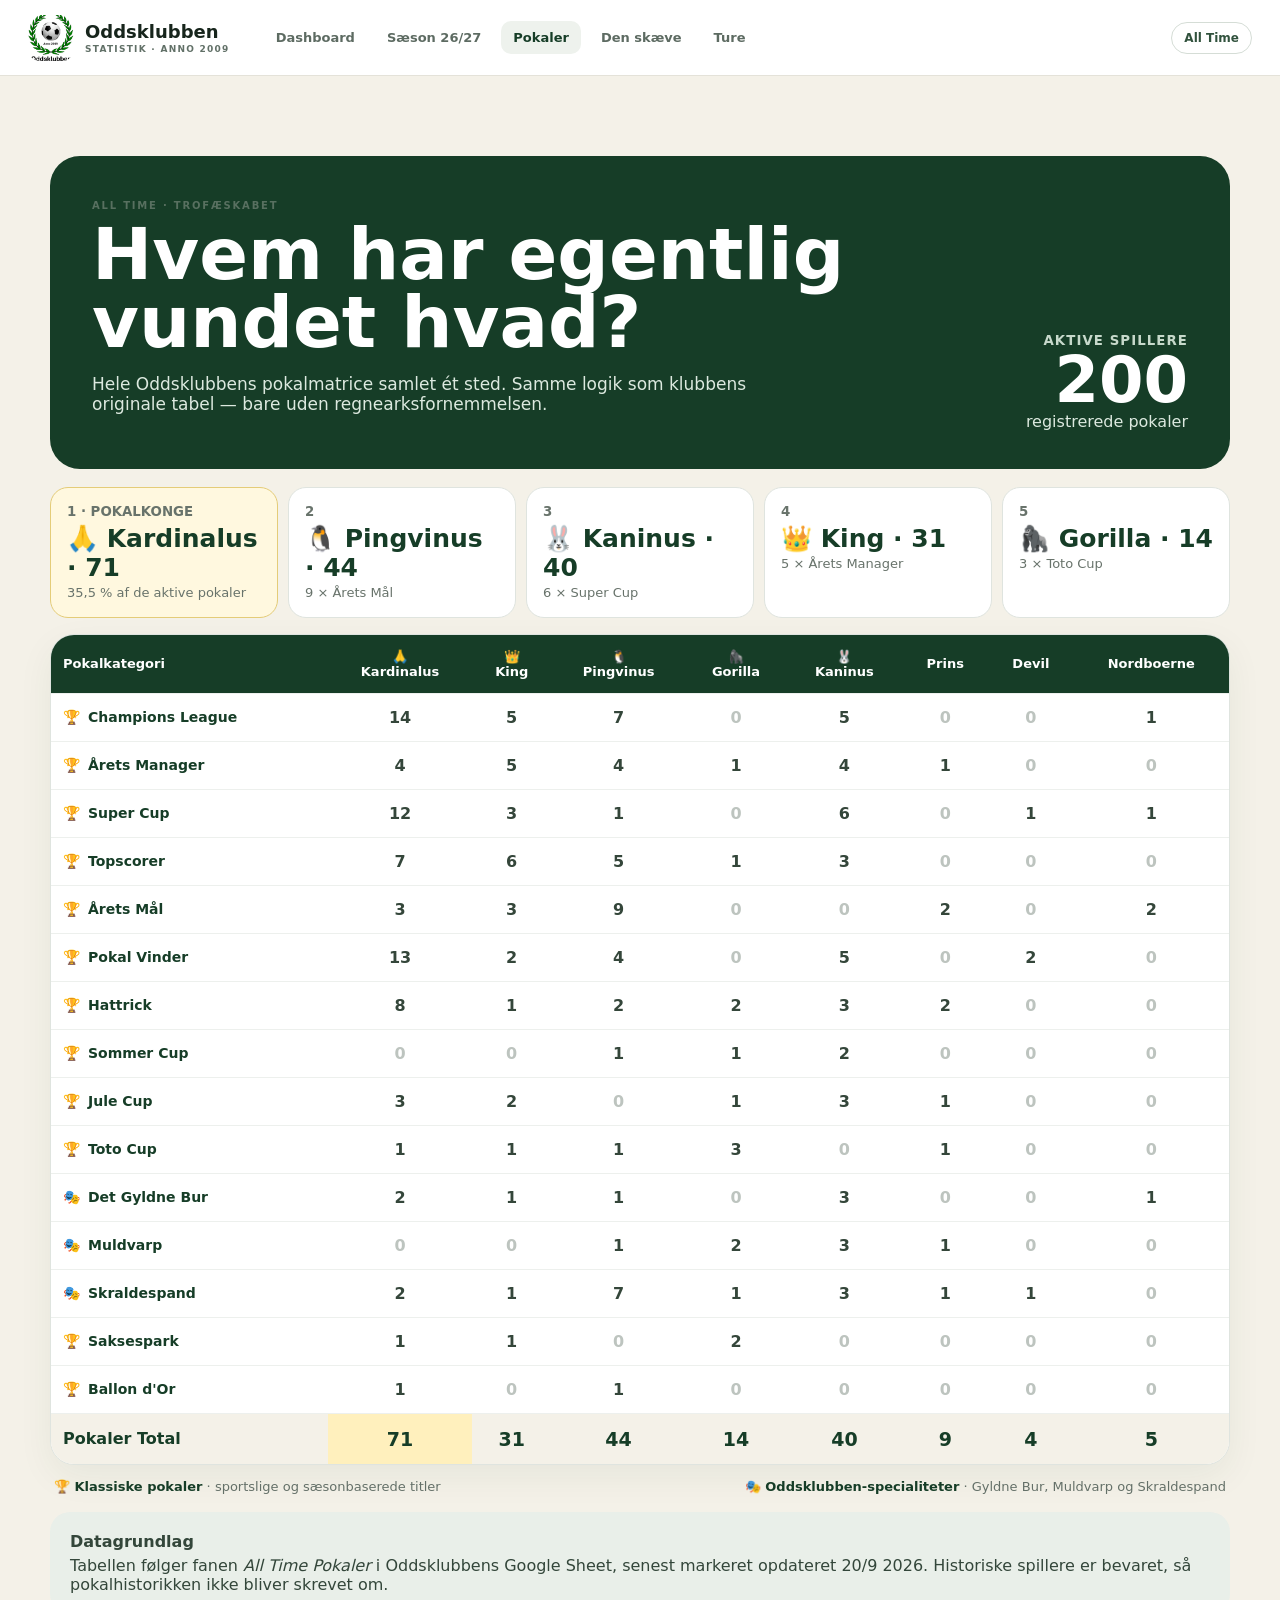
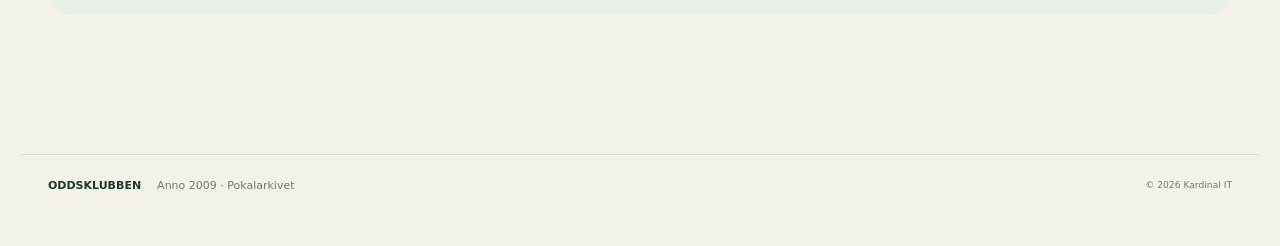
==== pokaler.html @ 112efdfa "Create All Time Pokalarkiv page" ====
<!doctype html><html lang="da"><head><meta charset="utf-8"><meta name="viewport" content="width=device-width,initial-scale=1"><title>Oddsklubben · Pokalarkivet</title><link rel="stylesheet" href="stats-site/styles.css"><style>
.trophyhero{max-width:1180px;margin:34px auto 18px;padding:38px 42px;border-radius:30px;background:#163d27;color:#fff;display:flex;justify-content:space-between;gap:30px;align-items:end}.trophyhero h1{font-size:clamp(42px,6vw,72px);line-height:.95;margin:7px 0 12px}.trophyhero p{max-width:680px;color:#dce9df;font-size:17px}.hero-total{text-align:right;min-width:180px}.hero-total small{display:block;font-weight:900;letter-spacing:.08em;color:#c7d9cb}.hero-total b{font-size:64px;line-height:1}.hero-total span{display:block;color:#dce9df}
.cabinet{max-width:1180px;margin:0 auto 70px}.leaders{display:grid;grid-template-columns:repeat(5,1fr);gap:10px;margin-bottom:16px}.leader{background:#fff;border:1px solid #dfe4df;border-radius:18px;padding:16px;position:relative}.leader:first-child{background:#fff8df;border-color:#e4cc78}.leader small{display:block;color:#68736b;font-weight:850}.leader b{display:block;font-size:25px;color:#163d27;margin-top:5px}.leader span{font-size:13px;color:#68736b}
.trophytable{background:#fff;border:1px solid #dfe4df;border-radius:24px;overflow:auto;box-shadow:0 12px 36px rgba(22,61,39,.06)}table{width:100%;border-collapse:separate;border-spacing:0;min-width:920px}th,td{padding:14px 12px;text-align:center;border-bottom:1px solid #edf0ed}thead th{position:sticky;top:0;background:#163d27;color:#fff;z-index:2;font-size:13px}thead th:first-child{text-align:left;left:0;z-index:4}tbody th{position:sticky;left:0;background:#fff;text-align:left;color:#163d27;z-index:1;font-size:14px;min-width:175px}td{font-weight:800;color:#34463a}td.zero{color:#bdc4bf;font-weight:600}.activecol{background:#fbfcfa}.category-good th:before{content:"🏆";margin-right:8px}.category-fun th:before{content:"🎭";margin-right:8px}.totalrow th,.totalrow td{background:#f4f1e8!important;border-bottom:0;font-size:16px}.totalrow td{color:#163d27;font-size:19px}.totalrow td.best{background:#fff0bd!important}
.legend{display:flex;justify-content:space-between;gap:18px;margin:14px 4px 0;color:#647068;font-size:13px}.legend b{color:#163d27}.archive-note{margin-top:18px;padding:20px;border-radius:20px;background:#e9efe9;color:#33463a}.archive-note b{display:block;margin-bottom:5px}
@media(max-width:800px){.trophyhero{margin:18px 12px;padding:28px;display:block}.hero-total{text-align:left;margin-top:25px}.hero-total b{font-size:48px}.cabinet{margin:0 12px 50px}.leaders{grid-template-columns:1fr 1fr}.leader:first-child{grid-column:span 2}.trophytable{border-radius:18px}th,td{padding:12px 9px}.legend{display:block}.legend span{display:block;margin-top:5px}}
</style></head><body><header class="topbar"><a class="brand" href="stats.html"><img src="assets/oddsklub_logo.jpg" alt=""><span><b>Oddsklubben</b><small>STATISTIK · ANNO 2009</small></span></a><nav><a href="stats.html">Dashboard</a><a href="stats.html#season">Sæson 26/27</a><a class="active" href="pokaler.html">Pokaler</a><a href="skaeve.html">Den skæve</a><a href="ture.html">Ture</a></nav><span class="season">All Time</span></header><main>
<section class="trophyhero"><div><span class="eyebrow">ALL TIME · TROFÆSKABET</span><h1>Hvem har egentlig<br>vundet hvad?</h1><p>Hele Oddsklubbens pokalmatrice samlet ét sted. Samme logik som klubbens originale tabel — bare uden regnearksfornemmelsen.</p></div><div class="hero-total"><small>AKTIVE SPILLERE</small><b>200</b><span>registrerede pokaler</span></div></section>
<section class="cabinet"><div class="leaders"><article class="leader"><small>1 · POKALKONGE</small><b>🙏 Kardinalus · 71</b><span>35,5 % af de aktive pokaler</span></article><article class="leader"><small>2</small><b>🐧 Pingvinus · 44</b><span>9 × Årets Mål</span></article><article class="leader"><small>3</small><b>🐰 Kaninus · 40</b><span>6 × Super Cup</span></article><article class="leader"><small>4</small><b>👑 King · 31</b><span>5 × Årets Manager</span></article><article class="leader"><small>5</small><b>🦍 Gorilla · 14</b><span>3 × Toto Cup</span></article></div>
<div class="trophytable"><table><thead><tr><th>Pokalkategori</th><th>🙏<br>Kardinalus</th><th>👑<br>King</th><th>🐧<br>Pingvinus</th><th>🦍<br>Gorilla</th><th>🐰<br>Kaninus</th><th>Prins</th><th>Devil</th><th>Nordboerne</th></tr></thead><tbody>
<tr class="category-good"><th>Champions League</th><td>14</td><td>5</td><td>7</td><td class="zero">0</td><td>5</td><td class="zero">0</td><td class="zero">0</td><td>1</td></tr>
<tr class="category-good"><th>Årets Manager</th><td>4</td><td>5</td><td>4</td><td>1</td><td>4</td><td>1</td><td class="zero">0</td><td class="zero">0</td></tr>
<tr class="category-good"><th>Super Cup</th><td>12</td><td>3</td><td>1</td><td class="zero">0</td><td>6</td><td class="zero">0</td><td>1</td><td>1</td></tr>
<tr class="category-good"><th>Topscorer</th><td>7</td><td>6</td><td>5</td><td>1</td><td>3</td><td class="zero">0</td><td class="zero">0</td><td class="zero">0</td></tr>
<tr class="category-good"><th>Årets Mål</th><td>3</td><td>3</td><td>9</td><td class="zero">0</td><td class="zero">0</td><td>2</td><td class="zero">0</td><td>2</td></tr>
<tr class="category-good"><th>Pokal Vinder</th><td>13</td><td>2</td><td>4</td><td class="zero">0</td><td>5</td><td class="zero">0</td><td>2</td><td class="zero">0</td></tr>
<tr class="category-good"><th>Hattrick</th><td>8</td><td>1</td><td>2</td><td>2</td><td>3</td><td>2</td><td class="zero">0</td><td class="zero">0</td></tr>
<tr class="category-good"><th>Sommer Cup</th><td class="zero">0</td><td class="zero">0</td><td>1</td><td>1</td><td>2</td><td class="zero">0</td><td class="zero">0</td><td class="zero">0</td></tr>
<tr class="category-good"><th>Jule Cup</th><td>3</td><td>2</td><td class="zero">0</td><td>1</td><td>3</td><td>1</td><td class="zero">0</td><td class="zero">0</td></tr>
<tr class="category-good"><th>Toto Cup</th><td>1</td><td>1</td><td>1</td><td>3</td><td class="zero">0</td><td>1</td><td class="zero">0</td><td class="zero">0</td></tr>
<tr class="category-fun"><th>Det Gyldne Bur</th><td>2</td><td>1</td><td>1</td><td class="zero">0</td><td>3</td><td class="zero">0</td><td class="zero">0</td><td>1</td></tr>
<tr class="category-fun"><th>Muldvarp</th><td class="zero">0</td><td class="zero">0</td><td>1</td><td>2</td><td>3</td><td>1</td><td class="zero">0</td><td class="zero">0</td></tr>
<tr class="category-fun"><th>Skraldespand</th><td>2</td><td>1</td><td>7</td><td>1</td><td>3</td><td>1</td><td>1</td><td class="zero">0</td></tr>
<tr class="category-good"><th>Saksespark</th><td>1</td><td>1</td><td class="zero">0</td><td>2</td><td class="zero">0</td><td class="zero">0</td><td class="zero">0</td><td class="zero">0</td></tr>
<tr class="category-good"><th>Ballon d'Or</th><td>1</td><td class="zero">0</td><td>1</td><td class="zero">0</td><td class="zero">0</td><td class="zero">0</td><td class="zero">0</td><td class="zero">0</td></tr>
<tr class="totalrow"><th>Pokaler Total</th><td class="best">71</td><td>31</td><td>44</td><td>14</td><td>40</td><td>9</td><td>4</td><td>5</td></tr>
</tbody></table></div><div class="legend"><span><b>🏆 Klassiske pokaler</b> · sportslige og sæsonbaserede titler</span><span><b>🎭 Oddsklubben-specialiteter</b> · Gyldne Bur, Muldvarp og Skraldespand</span></div><div class="archive-note"><b>Datagrundlag</b>Tabellen følger fanen <i>All Time Pokaler</i> i Oddsklubbens Google Sheet, senest markeret opdateret 20/9 2026. Historiske spillere er bevaret, så pokalhistorikken ikke bliver skrevet om.</div></section></main><footer><b>ODDSKLUBBEN</b><span>Anno 2009 · Pokalarkivet</span><small>© 2026 Kardinal IT</small></footer></body></html>
---- stats-site/styles.css ----
*{box-sizing:border-box}html{scroll-behavior:smooth}body{margin:0;background:#f4f1e8;color:#17251c;font-family:system-ui,-apple-system,BlinkMacSystemFont,"Segoe UI",sans-serif}.topbar{height:76px;padding:0 max(28px,calc((100vw - 1240px)/2));display:flex;align-items:center;gap:34px;background:#fff;border-bottom:1px solid #e4e2d9;position:sticky;top:0;z-index:5}.brand{display:flex;align-items:center;gap:11px;text-decoration:none;color:#17251c}.brand img{width:46px;height:46px;border-radius:12px;object-fit:cover}.brand span,.brand small{display:block}.brand b{font-size:18px}.brand small{font-size:9px;letter-spacing:.14em;color:#617067;font-weight:800;margin-top:2px}.topbar nav{display:flex;gap:8px;flex:1}.topbar nav a{padding:9px 12px;text-decoration:none;color:#5d6b62;font-size:13px;font-weight:750;border-radius:10px}.topbar nav a:hover,.topbar nav a.active{background:#eef2ed;color:#163d27}.season{font-size:12px;font-weight:800;padding:8px 12px;border:1px solid #d5ddd6;border-radius:999px;color:#31523d}main{max-width:1240px;margin:auto;padding:46px 28px 70px}.hero{display:grid;grid-template-columns:1.45fr .8fr;gap:34px;align-items:end;margin-bottom:28px}.eyebrow{font-size:10px;letter-spacing:.18em;color:#587060;font-weight:900}.hero h1{font-size:54px;line-height:.98;letter-spacing:-.055em;margin:10px 0 16px}.hero>div>p{max-width:570px;font-size:17px;color:#657168}.next{background:linear-gradient(145deg,#163d27,#24563a);color:#fff;border-radius:22px;padding:22px;box-shadow:0 12px 32px #163d2720}.next small{font-size:9px;letter-spacing:.14em;font-weight:900;opacity:.7}.next strong{display:block;font-size:25px;margin:7px 0}.next>span{font-size:16px;font-weight:750}.next i{font-style:normal;font-weight:500;opacity:.65;margin:0 5px}.next hr{border:0;border-top:1px solid #ffffff22;margin:15px 0 12px}.next b{font-size:13px}.next p{margin:3px 0 0;font-size:12px;opacity:.75}.kpis{display:grid;grid-template-columns:repeat(4,1fr);gap:14px;margin-bottom:14px}.kpis article,.panel{background:#fff;border:1px solid #ebe9e1;border-radius:20px;box-shadow:0 3px 16px #18291e08}.kpis article{padding:18px}.kpis small,.panel small{font-size:9px;letter-spacing:.11em;color:#738078;font-weight:850}.kpis strong{display:block;margin:8px 0 2px;font-size:16px}.kpis b{font-size:25px;color:#163d27}.kpis span{display:block;margin-top:4px;font-size:11px;color:#7a837d}.dashboard{display:grid;grid-template-columns:1.3fr .7fr;gap:14px}.panel{padding:22px;min-width:0}.panel.wide{grid-column:span 1}.panelhead{display:flex;justify-content:space-between;align-items:start;margin-bottom:15px}.panel h2{margin:3px 0 0;font-size:22px;letter-spacing:-.03em}.pill{font-size:10px;font-weight:850;background:#e8f1e9;color:#285238;border-radius:999px;padding:7px 10px}.pill.pale{background:#f4f1e8;color:#647068}.pill.gold{background:#f2e6b7;color:#715a14}.table{border-top:1px solid #eceee9}.tr{display:grid;grid-template-columns:32px 1.5fr 45px 70px 50px 60px;align-items:center;min-height:47px;border-bottom:1px solid #eef0ec;font-size:13px}.tr span:not(:nth-child(2)),.tr>b{text-align:right}.tr strong{font-size:14px}.tr b{font-size:17px;color:#163d27}.tr.th{min-height:34px;color:#7a837d;font-size:9px;font-weight:850;text-transform:uppercase}.tr.th b{font-size:9px;color:#7a837d}.note{font-size:11px;color:#748078;margin:13px 0 0}.bars>div{margin:14px 0}.bars label{display:flex;justify-content:space-between;font-size:12px;margin-bottom:5px}.bars label span{font-weight:750}.bars label b{font-variant-numeric:tabular-nums}.bars i{display:block;height:8px;border-radius:8px;background:linear-gradient(90deg,#163d27 var(--w),#e9ede8 var(--w))}.emptychart{height:180px;display:grid;grid-template-columns:24px 1fr;gap:8px}.axis{display:flex;flex-direction:column;justify-content:space-between;font-size:10px;color:#7a837d}.plot{position:relative;background:repeating-linear-gradient(to bottom,#eef0ec 0,#eef0ec 1px,transparent 1px,transparent 59px);border-left:1px solid #dfe4de;border-bottom:1px solid #dfe4de}.plot i{position:absolute;left:0;right:0;top:50%;border-top:1px dashed #aeb8b0}.plot b{position:absolute;bottom:-19px;left:3px;font-size:9px;color:#788078}.records>div{display:grid;grid-template-columns:35px 1fr auto;gap:9px;align-items:center;border-top:1px solid #edf0ec;padding:10px 0}.records>div>span{font-size:20px}.records p,.records small,.records b{display:block;margin:0}.records b{font-size:13px;margin-top:2px}.records strong{font-size:19px;color:#163d27}.trophygrid{display:grid;grid-template-columns:1.6fr repeat(2,1fr);gap:10px}.trophygrid>div{min-height:72px;background:#f7f6f1;border-radius:15px;padding:13px;display:flex;align-items:center;gap:10px}.trophygrid span{width:27px;height:27px;display:grid;place-items:center;border-radius:50%;background:#e5e6df;font-size:11px;font-weight:900}.trophygrid p,.trophygrid b,.trophygrid small{display:block;margin:0}.trophygrid small{margin-top:3px}.trophygrid .champ{grid-row:span 2;background:linear-gradient(145deg,#163d27,#24563a);color:#fff;font-size:28px}.champ span{background:#d6b54c;color:#163d27}.champ p{flex:1}.champ small{color:#ffffffaa}.champ b{font-size:17px}.champ strong{display:block;color:#efd679;font-size:32px}.fun{grid-column:1/-1}.fungrid{display:grid;grid-template-columns:repeat(4,1fr);gap:10px}.fungrid article{background:#f7f6f1;border-radius:15px;padding:16px}.fungrid article>span{font-size:24px}.fungrid small,.fungrid b,.fungrid strong{display:block}.fungrid small{margin-top:10px}.fungrid b{font-size:14px;margin:3px 0}.fungrid strong{font-size:18px;color:#163d27}footer{max-width:1240px;margin:0 auto 30px;padding:24px 28px;border-top:1px solid #dddcd4;display:flex;gap:16px;color:#707a73;font-size:11px}footer b{color:#163d27}footer small{margin-left:auto}@media(max-width:850px){.topbar{padding:0 16px}.topbar nav{display:none}.season{margin-left:auto}.hero{grid-template-columns:1fr}.hero h1{font-size:42px}.kpis{grid-template-columns:1fr 1fr}.dashboard{grid-template-columns:1fr}.fun,.panel.wide{grid-column:auto}.trophygrid{grid-template-columns:1fr 1fr}.trophygrid .champ{grid-column:1/-1;grid-row:auto}.fungrid{grid-template-columns:1fr 1fr}}@media(max-width:520px){main{padding:28px 14px 50px}.topbar{height:66px}.brand img{width:40px;height:40px}.season{display:none}.hero h1{font-size:38px}.kpis{grid-template-columns:1fr}.panel{padding:17px}.tr{grid-template-columns:25px 1fr 38px 56px 40px 48px;font-size:11px}.tr strong{font-size:12px}.fungrid,.trophygrid{grid-template-columns:1fr}footer{margin:0 14px 20px;padding:20px 0;flex-wrap:wrap}footer small{margin-left:0;width:100%}}
/* Pages preview sync */

.trips{grid-column:1/-1}.tripstats{display:grid;grid-template-columns:repeat(4,1fr);gap:10px;margin-bottom:14px}.tripstats article{background:#f4f1e8;border-radius:14px;padding:14px}.tripstats b,.tripstats small{display:block}.tripstats b{font-size:27px;color:#163d27}.tripfeatured{display:grid;grid-template-columns:repeat(2,1fr);gap:12px}.tripfeatured>article{background:#f7f6f1;border-radius:17px;padding:18px;border:1px solid #eceae2}.tripfeatured h3{font-size:22px;margin:6px 0 2px;letter-spacing:-.03em}.tripfeatured h3 b{color:#163d27}.tripfeatured>article>p{font-size:11px;color:#6e7972;margin:0 0 14px}.story{border-top:1px solid #e1e4df;padding-top:12px}.story strong,.story span{display:block}.story strong{font-size:13px;margin-bottom:4px}.story span{font-size:12px;line-height:1.5;color:#59675e}.facts{display:flex;flex-wrap:wrap;gap:5px;margin-top:12px}.facts span{font-size:10px;font-weight:750;background:#e8eee8;color:#31523d;padding:6px 8px;border-radius:999px}.archive-title{font-size:15px;margin:24px 0 8px}.triparchive{border-top:1px solid #e6e8e3}.triprow{display:grid;grid-template-columns:52px 1.1fr 1fr 45px;gap:12px;align-items:center;min-height:42px;border-bottom:1px solid #eceee9;font-size:12px}.triprow>b{color:#728078}.triprow>span{font-weight:750}.triprow>small{letter-spacing:0;color:#78837c;font-weight:500}.triprow>strong{text-align:right;color:#163d27;font-size:14px}@media(max-width:700px){.tripstats{grid-template-columns:1fr 1fr}.tripfeatured{grid-template-columns:1fr}.triprow{grid-template-columns:45px 1fr 40px}.triprow small{display:none}}

.tripteaser{grid-column:1/-1;display:flex;align-items:center;justify-content:space-between;gap:24px;background:linear-gradient(120deg,#fff,#eef2ed)}.tripteaser h2{font-size:27px}.tripteaser p{margin:7px 0 0;color:#667269;font-size:13px}.tripcta{white-space:nowrap;text-decoration:none;background:#163d27;color:#fff;padding:12px 17px;border-radius:12px;font-size:12px;font-weight:850}.tourhero{display:grid;grid-template-columns:1.5fr .55fr;gap:28px;align-items:end;margin-bottom:20px}.tourhero h1{font-size:58px;line-height:.98;letter-spacing:-.055em;margin:10px 0 16px}.tourhero p{max-width:650px;color:#647168;font-size:16px;line-height:1.55}.tourstamp{background:#163d27;color:#fff;border-radius:22px;padding:24px}.tourstamp small,.tourstamp strong,.tourstamp span,.tourstamp b{display:block}.tourstamp small{font-size:9px;letter-spacing:.16em;opacity:.6}.tourstamp strong{font-size:54px;color:#efd679;line-height:1;margin:8px 0 1px}.tourstamp span{font-size:13px}.tourstamp b{margin-top:20px;font-size:13px}.toursection{margin-top:28px}.sectiontitle{margin-bottom:13px}.sectiontitle h2{font-size:27px;margin:4px 0}.sectiontitle p{font-size:12px;color:#748078;margin:0}.matchfiles{display:grid;grid-template-columns:1fr 1fr;gap:14px}.matchfile,.archivepanel{background:#fff;border:1px solid #ebe9e1;border-radius:20px;box-shadow:0 3px 16px #18291e08}.matchfile{padding:21px}.matchtop{display:flex;justify-content:space-between;font-size:9px;font-weight:850;letter-spacing:.1em;color:#718078}.matchtop b{background:#e9efe9;color:#31523d;border-radius:999px;padding:5px 7px;letter-spacing:0}.score{display:grid;grid-template-columns:1fr auto 1fr;align-items:center;gap:13px;margin:24px 0 3px;font-weight:850;font-size:18px}.score span:last-child{text-align:right}.score strong{font-size:30px;color:#163d27}.score i{font-style:normal;color:#9ba49e;font-weight:400}.venue{text-align:center!important;color:#78837c!important;font-size:10px!important;margin:0 0 18px!important}.matchstory{border-top:1px solid #e8eae6;padding-top:14px}.matchstory h3{font-size:15px;margin:0 0 5px}.matchstory p{font-size:12px;line-height:1.55;color:#5e6b63;margin:0}.archivepanel{padding:22px}.archivepanel .sectiontitle{margin-bottom:10px}@media(max-width:700px){.tripteaser{align-items:flex-start;flex-direction:column}.tourhero{grid-template-columns:1fr}.tourhero h1{font-size:43px}.matchfiles{grid-template-columns:1fr}}

.historygrid{display:grid;grid-template-columns:repeat(2,1fr);gap:10px}.historygrid article{background:#fff;border:1px solid #ebe9e1;border-radius:17px;padding:17px}.historygrid small{font-size:9px;letter-spacing:.1em;color:#748078;font-weight:850}.historygrid h3{font-size:16px;margin:5px 0 2px}.historygrid p{font-size:10px;color:#77827b;margin:0 0 12px}.historygrid b{display:block;font-size:12px;color:#163d27;margin-bottom:6px}.historygrid span{display:block;font-size:11px;line-height:1.5;color:#5f6c64}@media(max-width:700px){.historygrid{grid-template-columns:1fr}}

.historycard details{margin-top:13px;border-top:1px solid #eceee9;padding-top:10px}.historycard summary{cursor:pointer;list-style:none;font-size:11px;font-weight:850;color:#31523d}.historycard summary::-webkit-details-marker{display:none}.historycard summary:after{content:"＋";float:right}.historycard details[open] summary:after{content:"−"}.detailbody{padding-top:8px}.detailbody p{font-size:10px;line-height:1.5;margin:5px 0;color:#68756d}.detailbody strong{color:#17251c}.nerdpanel{background:#163d27;color:#fff;border-radius:22px;padding:23px}.nerdpanel .eyebrow{color:#a9c2b0}.nerdpanel .sectiontitle h2{color:#fff}.nerdgrid{display:grid;grid-template-columns:repeat(3,1fr);gap:9px}.nerdgrid article{background:#ffffff0d;border:1px solid #ffffff16;border-radius:14px;padding:14px}.nerdgrid small,.nerdgrid b,.nerdgrid strong,.nerdgrid span{display:block}.nerdgrid small{font-size:8px;letter-spacing:.11em;color:#a9c2b0;font-weight:850}.nerdgrid b{font-size:12px;margin:7px 0 2px}.nerdgrid strong{font-size:21px;color:#efd679}.nerdgrid span{font-size:9px;color:#c3d0c7;margin-top:3px}@media(max-width:700px){.nerdgrid{grid-template-columns:1fr 1fr}}

.dossier{display:grid;gap:7px;margin-top:12px}.dossier>div{background:#f2f4f0;border-radius:10px;padding:9px}.dossier small{font-size:8px;letter-spacing:.1em;color:#557060;font-weight:900}.dossier p{font-size:10px!important;line-height:1.5!important;color:#3f5045!important;margin:4px 0 0!important}

.tourtools{display:flex;align-items:center;justify-content:space-between;gap:12px;margin:13px 0}.toursearch{display:flex;align-items:center;gap:7px;background:#fff;border:1px solid #e1e5df;border-radius:12px;padding:0 11px;min-width:280px}.toursearch span{font-size:20px;color:#6d7a72}.toursearch input{border:0;outline:0;background:transparent;padding:11px 0;width:100%;font:inherit;font-size:11px;color:#26362c}.tourfilters{display:flex;gap:5px;flex-wrap:wrap}.tourfilters button{border:1px solid #dce2dc;background:#fff;color:#536159;border-radius:999px;padding:7px 10px;font-size:9px;font-weight:850;cursor:pointer}.tourfilters button.active{background:#163d27;color:#fff;border-color:#163d27}.historycard[hidden]{display:none}@media(max-width:700px){.tourtools{align-items:stretch;flex-direction:column}.toursearch{min-width:0}.tourfilters{overflow-x:auto;flex-wrap:nowrap;padding-bottom:2px}.tourfilters button{white-space:nowrap}}

.tourinsights{background:#fff;border:1px solid #ebe9e1;border-radius:22px;padding:23px}.insightgrid{display:grid;grid-template-columns:repeat(4,1fr);gap:8px}.insightgrid article{background:#f4f5f1;border-radius:13px;padding:13px;min-height:100px}.insightgrid article.wide{grid-column:span 2;background:#eaf0e9}.insightgrid small{display:block;font-size:8px;letter-spacing:.11em;color:#738077;font-weight:900}.insightgrid h3{font-size:16px;margin:7px 0 2px}.insightgrid strong{display:block;font-size:25px;color:#163d27;margin:6px 0 2px}.insightgrid p{font-size:9px;line-height:1.45;color:#66736b;margin:0}.tourtimeline{display:flex;align-items:center;gap:7px;margin-top:18px;font-size:8px;font-weight:850;color:#657269;white-space:nowrap;overflow:hidden}.tourtimeline i{height:1px;background:#cbd3cc;flex:1;min-width:8px}.tourtimeline b{font-size:8px;color:#163d27}@media(max-width:700px){.insightgrid{grid-template-columns:1fr 1fr}.insightgrid article.wide{grid-column:span 2}.tourtimeline b:nth-of-type(even){display:none}}

.matchcount{font-size:9px;font-weight:900;color:#738078;white-space:nowrap}.triprecords{margin-top:28px}.recordstrip{display:grid;grid-template-columns:repeat(5,1fr);gap:8px}.recordstrip article{background:#fff;border:1px solid #e8e8e2;border-radius:15px;padding:14px;min-height:135px}.recordstrip article>span{font-size:20px}.recordstrip small{display:block;font-size:8px;letter-spacing:.1em;color:#78847c;font-weight:900;margin:9px 0 5px}.recordstrip b{display:block;font-size:18px;color:#163d27}.recordstrip p{font-size:9px;line-height:1.45;color:#657169;margin:5px 0 0}@media(max-width:900px){.recordstrip{grid-template-columns:repeat(3,1fr)}}@media(max-width:700px){.recordstrip{grid-template-columns:1fr 1fr}.recordstrip article:last-child{grid-column:1/-1}.matchcount{order:3}}

.sourcenote{display:flex;gap:14px;align-items:flex-start;margin:24px 0 12px;padding:12px 14px;border:1px dashed #cbd4cc;border-radius:12px;background:#f8f8f4}.sourcenote b{font-size:10px;white-space:nowrap;color:#163d27}.sourcenote span{font-size:9px;line-height:1.5;color:#6b776f}@media(max-width:700px){.sourcenote{flex-direction:column;gap:4px}}

.toursubnav{display:flex;gap:6px;margin:-4px 0 18px;position:sticky;top:68px;z-index:8;padding:7px;background:#f4f1e8e8;backdrop-filter:blur(10px);border-radius:13px}.toursubnav a{text-decoration:none;background:#fff;border:1px solid #e1e4df;color:#4e5e54;border-radius:999px;padding:7px 11px;font-size:9px;font-weight:850}.toursubnav a:hover{background:#163d27;color:#fff;border-color:#163d27}html{scroll-behavior:smooth}#kampmapper,#rekorder,#turstatistik,#stadions,#arkiv{scroll-margin-top:125px}@media(max-width:700px){.toursubnav{top:58px;overflow-x:auto;white-space:nowrap}.toursubnav a{flex:0 0 auto}}

.venues{margin-top:28px}.venuegrid{display:grid;grid-template-columns:repeat(4,1fr);gap:8px}.venuegrid article{background:#fff;border:1px solid #e8e9e3;border-radius:15px;padding:14px;min-height:120px}.venuegrid article.venuehero{grid-column:span 2;background:#163d27;color:#fff}.venuegrid small{font-size:8px;letter-spacing:.1em;font-weight:900;color:#7a867e}.venuehero small{color:#a9c2b0}.venuegrid h3{font-size:14px;margin:8px 0 3px}.venuegrid b,.venuegrid strong{display:block;font-size:24px;color:#163d27;margin:5px 0}.venuegrid .venuehero strong{color:#efd679}.venuegrid p{font-size:9px;line-height:1.45;color:#68756d;margin:5px 0 0}.venuegrid .venuehero p{color:#c7d4cb}@media(max-width:800px){.venuegrid{grid-template-columns:repeat(2,1fr)}}@media(max-width:500px){.venuegrid{grid-template-columns:1fr 1fr}.venuegrid article.venuehero{grid-column:1/-1}}

.tourribbon{display:grid;grid-template-columns:repeat(4,1fr);gap:1px;background:#dfe3dd;border:1px solid #dfe3dd;border-radius:14px;overflow:hidden;margin:0 0 18px}.tourribbon span{background:#fff;padding:10px 12px}.tourribbon small,.tourribbon b{display:block}.tourribbon small{font-size:7px;letter-spacing:.11em;color:#7b867f;font-weight:900}.tourribbon b{font-size:11px;color:#24352a;margin-top:3px}@media(max-width:600px){.tourribbon{grid-template-columns:1fr 1fr}}

.dossierwrap{margin-top:12px;border-top:1px solid #e7eae5;padding-top:10px}.dossierwrap summary{cursor:pointer;list-style:none;font-size:9px;font-weight:900;color:#31523d;letter-spacing:.03em;padding:2px 0}.dossierwrap summary::-webkit-details-marker{display:none}.dossierwrap summary:after{content:"＋";float:right;font-size:12px}.dossierwrap[open] summary:after{content:"−"}.dossierwrap[open] summary{margin-bottom:7px}.dossierwrap .dossier{margin-top:0}

.tripempty{text-align:center;background:#fff;border:1px dashed #cfd6cf;border-radius:16px;padding:28px 18px;margin-top:10px}.tripempty[hidden]{display:none}.tripempty b,.tripempty span{display:block}.tripempty b{font-size:15px;color:#26372c}.tripempty span{font-size:10px;color:#748078;margin:5px 0 12px}.tripempty button{border:0;background:#163d27;color:#fff;border-radius:10px;padding:8px 11px;font-size:9px;font-weight:850;cursor:pointer}.tourfilters button:focus-visible,.tripempty button:focus-visible,.toursubnav a:focus-visible,.toursearch input:focus-visible{outline:2px solid #31523d;outline-offset:2px}

#europakort{scroll-margin-top:125px}.mapframe{height:500px;position:relative;overflow:hidden;border-radius:24px;background:linear-gradient(145deg,#dce8e2,#edf1e8);border:1px solid #d6ddd5}.mapsea{position:absolute;left:22px;top:18px;font-size:10px;font-weight:950;letter-spacing:.22em;color:#789084}.mapland{position:absolute;inset:0;opacity:.9}.mapland span{position:absolute;background:#f7f5eb;border:1px solid #ccd5cb;box-shadow:0 2px 8px #163d2708}.mapland .l1{width:31%;height:51%;left:29%;top:20%;border-radius:47% 38% 44% 32%;transform:rotate(-8deg)}.mapland .l2{width:17%;height:25%;left:21%;top:29%;border-radius:55% 40% 50% 42%;transform:rotate(9deg)}.mapland .l3{width:18%;height:39%;left:52%;top:49%;border-radius:35% 50% 60% 35%;transform:rotate(18deg)}.mapland .l4{width:20%;height:17%;left:27%;top:70%;border-radius:45%}.mapland .l5{width:11%;height:29%;left:47%;top:3%;border-radius:50% 45% 35% 55%;transform:rotate(12deg)}.mapland .l6{width:7%;height:18%;left:26%;top:28%;border-radius:45%;transform:rotate(-8deg)}.mappin{position:absolute;left:var(--x);top:var(--y);transform:translate(-50%,-50%);border:0;background:transparent;cursor:pointer;z-index:3;padding:0;display:flex;align-items:center;gap:5px}.mappin i{width:26px;height:26px;border-radius:50% 50% 50% 8px;transform:rotate(-45deg);display:grid;place-items:center;background:#163d27;color:#fff;font-style:normal;font-size:9px;font-weight:950;box-shadow:0 3px 9px #163d2740;border:2px solid #fff}.mappin i::first-line{transform:rotate(45deg)}.mappin span{background:#ffffffde;border:1px solid #dce2dc;border-radius:999px;padding:4px 6px;font-size:8px;font-weight:850;color:#304137}.mappin.hot i,.mappin.selected i{background:#c49c24}.mappin:hover{z-index:5}.mappin:hover i,.mappin:focus-visible i{scale:1.12}.mapcard{position:absolute;right:16px;bottom:16px;z-index:4;width:min(310px,calc(100% - 32px));background:#163d27;color:#fff;border-radius:15px;padding:13px 15px;box-shadow:0 10px 30px #163d2730}.mapcard small,.mapcard b,.mapcard span{display:block}.mapcard small{font-size:7px;letter-spacing:.14em;color:#a9c2b0;font-weight:900}.mapcard b{font-size:15px;margin:4px 0}.mapcard span{font-size:9px;line-height:1.45;color:#d2ddd5}@media(max-width:700px){.mapframe{height:430px}.mappin span{display:none}.mappin i{width:28px;height:28px}.mapcard{left:12px;right:12px;bottom:12px;width:auto}}

.mapshow{margin-top:9px;border:1px solid #ffffff35;background:#ffffff12;color:#fff;border-radius:9px;padding:7px 9px;font-size:8px;font-weight:900;cursor:pointer}.mapshow:hover,.mapshow:focus-visible{background:#fff;color:#163d27;outline:none}

.cityclear{border:0;background:transparent;color:#31523d;font-size:8px;font-weight:900;text-decoration:underline;text-underline-offset:2px;cursor:pointer;white-space:nowrap}.cityclear[hidden]{display:none}

.countrypass{display:grid;grid-template-columns:repeat(6,1fr);gap:7px;margin-top:9px}.countrypass article{display:grid;grid-template-columns:auto 1fr;gap:7px;align-items:center;background:#fff;border:1px solid #e1e5df;border-radius:12px;padding:9px}.countrypass article>span{font-size:20px;grid-row:span 2}.countrypass small,.countrypass b,.countrypass strong{display:block}.countrypass small{font-size:7px;letter-spacing:.1em;color:#78847c;font-weight:900}.countrypass b{font-size:9px;color:#314137}.countrypass strong{grid-column:1/-1;font-size:15px;color:#163d27;border-top:1px solid #eef0ec;padding-top:6px}@media(max-width:850px){.countrypass{grid-template-columns:repeat(3,1fr)}}@media(max-width:520px){.countrypass{grid-template-columns:repeat(2,1fr)}}

.mapnav{background:#163d27!important;color:#fff!important;border-radius:999px;padding:5px 9px!important}.mapherocta{display:grid;grid-template-columns:auto 1fr;gap:10px;align-items:center;max-width:430px;margin-top:14px;padding:11px 13px;background:#fff;border:1px solid #d9dfd8;border-radius:14px;color:#163d27;text-decoration:none;box-shadow:0 5px 18px #163d2710}.mapherocta>span{font-size:24px}.mapherocta small,.mapherocta b,.mapherocta em{display:block}.mapherocta small{font-size:7px;letter-spacing:.12em;font-weight:950;color:#78857c}.mapherocta b{font-size:11px;margin:2px 0}.mapherocta em{font-size:8px;font-style:normal;color:#647269}.mapherocta:hover{transform:translateY(-1px);box-shadow:0 8px 22px #163d2718}
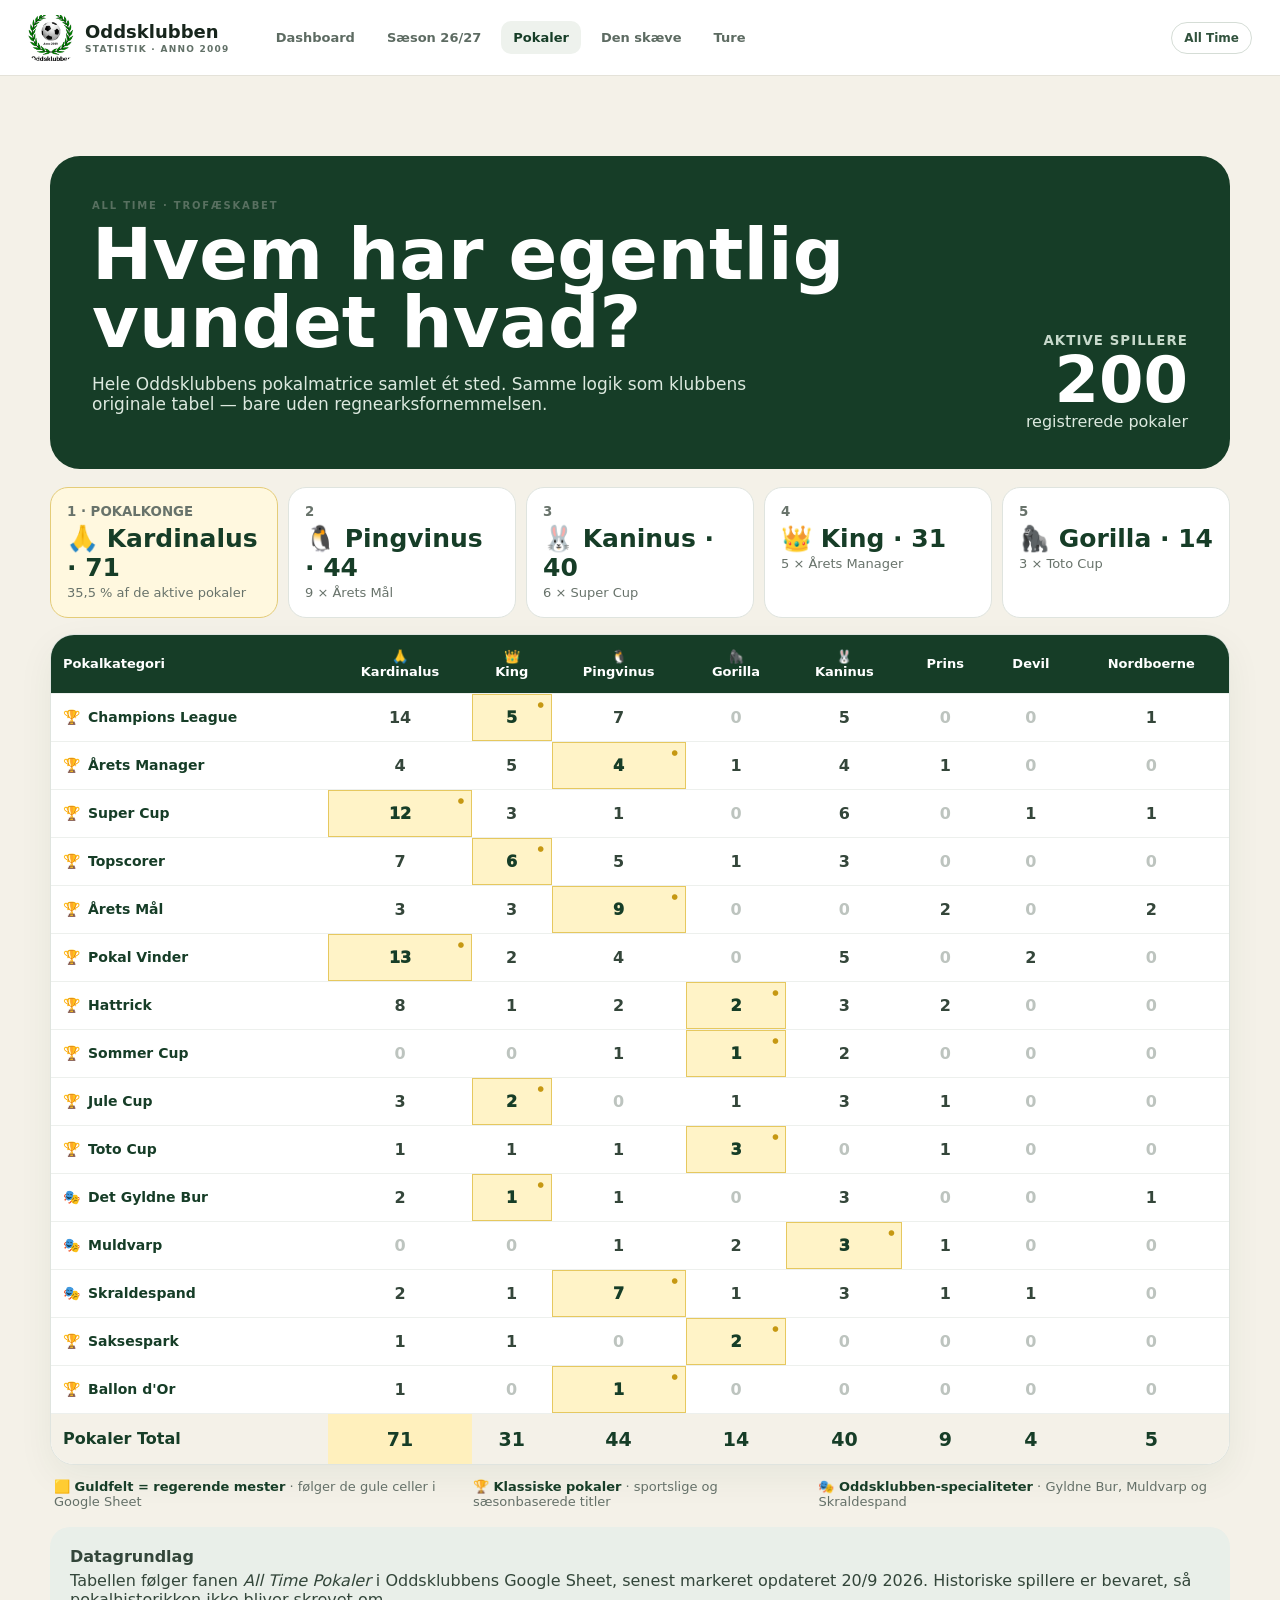
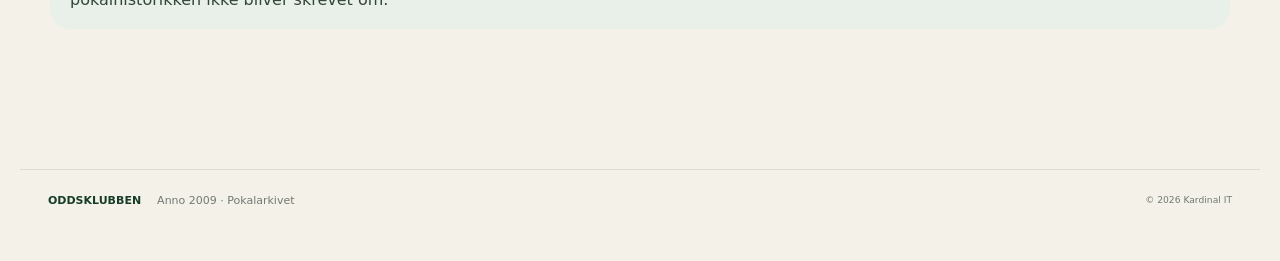
==== commit 2456c31a: "Mark reigning trophy champions" ====
--- a/pokaler.html
+++ b/pokaler.html
@@ -1,27 +1,27 @@
 <!doctype html><html lang="da"><head><meta charset="utf-8"><meta name="viewport" content="width=device-width,initial-scale=1"><title>Oddsklubben · Pokalarkivet</title><link rel="stylesheet" href="stats-site/styles.css"><style>
 .trophyhero{max-width:1180px;margin:34px auto 18px;padding:38px 42px;border-radius:30px;background:#163d27;color:#fff;display:flex;justify-content:space-between;gap:30px;align-items:end}.trophyhero h1{font-size:clamp(42px,6vw,72px);line-height:.95;margin:7px 0 12px}.trophyhero p{max-width:680px;color:#dce9df;font-size:17px}.hero-total{text-align:right;min-width:180px}.hero-total small{display:block;font-weight:900;letter-spacing:.08em;color:#c7d9cb}.hero-total b{font-size:64px;line-height:1}.hero-total span{display:block;color:#dce9df}
 .cabinet{max-width:1180px;margin:0 auto 70px}.leaders{display:grid;grid-template-columns:repeat(5,1fr);gap:10px;margin-bottom:16px}.leader{background:#fff;border:1px solid #dfe4df;border-radius:18px;padding:16px;position:relative}.leader:first-child{background:#fff8df;border-color:#e4cc78}.leader small{display:block;color:#68736b;font-weight:850}.leader b{display:block;font-size:25px;color:#163d27;margin-top:5px}.leader span{font-size:13px;color:#68736b}
-.trophytable{background:#fff;border:1px solid #dfe4df;border-radius:24px;overflow:auto;box-shadow:0 12px 36px rgba(22,61,39,.06)}table{width:100%;border-collapse:separate;border-spacing:0;min-width:920px}th,td{padding:14px 12px;text-align:center;border-bottom:1px solid #edf0ed}thead th{position:sticky;top:0;background:#163d27;color:#fff;z-index:2;font-size:13px}thead th:first-child{text-align:left;left:0;z-index:4}tbody th{position:sticky;left:0;background:#fff;text-align:left;color:#163d27;z-index:1;font-size:14px;min-width:175px}td{font-weight:800;color:#34463a}td.zero{color:#bdc4bf;font-weight:600}.activecol{background:#fbfcfa}.category-good th:before{content:"🏆";margin-right:8px}.category-fun th:before{content:"🎭";margin-right:8px}.totalrow th,.totalrow td{background:#f4f1e8!important;border-bottom:0;font-size:16px}.totalrow td{color:#163d27;font-size:19px}.totalrow td.best{background:#fff0bd!important}
+.trophytable{background:#fff;border:1px solid #dfe4df;border-radius:24px;overflow:auto;box-shadow:0 12px 36px rgba(22,61,39,.06)}table{width:100%;border-collapse:separate;border-spacing:0;min-width:920px}th,td{padding:14px 12px;text-align:center;border-bottom:1px solid #edf0ed}thead th{position:sticky;top:0;background:#163d27;color:#fff;z-index:2;font-size:13px}thead th:first-child{text-align:left;left:0;z-index:4}tbody th{position:sticky;left:0;background:#fff;text-align:left;color:#163d27;z-index:1;font-size:14px;min-width:175px}td{font-weight:800;color:#34463a}td.zero{color:#bdc4bf;font-weight:600}td.champ{background:#fff3c7!important;color:#163d27;position:relative;font-weight:950;box-shadow:inset 0 0 0 1px #e6c85f}td.champ:after{content:"●";font-size:7px;color:#c69812;position:absolute;top:7px;right:8px}.activecol{background:#fbfcfa}.category-good th:before{content:"🏆";margin-right:8px}.category-fun th:before{content:"🎭";margin-right:8px}.totalrow th,.totalrow td{background:#f4f1e8!important;border-bottom:0;font-size:16px}.totalrow td{color:#163d27;font-size:19px}.totalrow td.best{background:#fff0bd!important}
 .legend{display:flex;justify-content:space-between;gap:18px;margin:14px 4px 0;color:#647068;font-size:13px}.legend b{color:#163d27}.archive-note{margin-top:18px;padding:20px;border-radius:20px;background:#e9efe9;color:#33463a}.archive-note b{display:block;margin-bottom:5px}
 @media(max-width:800px){.trophyhero{margin:18px 12px;padding:28px;display:block}.hero-total{text-align:left;margin-top:25px}.hero-total b{font-size:48px}.cabinet{margin:0 12px 50px}.leaders{grid-template-columns:1fr 1fr}.leader:first-child{grid-column:span 2}.trophytable{border-radius:18px}th,td{padding:12px 9px}.legend{display:block}.legend span{display:block;margin-top:5px}}
 </style></head><body><header class="topbar"><a class="brand" href="stats.html"><img src="assets/oddsklub_logo.jpg" alt=""><span><b>Oddsklubben</b><small>STATISTIK · ANNO 2009</small></span></a><nav><a href="stats.html">Dashboard</a><a href="stats.html#season">Sæson 26/27</a><a class="active" href="pokaler.html">Pokaler</a><a href="skaeve.html">Den skæve</a><a href="ture.html">Ture</a></nav><span class="season">All Time</span></header><main>
 <section class="trophyhero"><div><span class="eyebrow">ALL TIME · TROFÆSKABET</span><h1>Hvem har egentlig<br>vundet hvad?</h1><p>Hele Oddsklubbens pokalmatrice samlet ét sted. Samme logik som klubbens originale tabel — bare uden regnearksfornemmelsen.</p></div><div class="hero-total"><small>AKTIVE SPILLERE</small><b>200</b><span>registrerede pokaler</span></div></section>
 <section class="cabinet"><div class="leaders"><article class="leader"><small>1 · POKALKONGE</small><b>🙏 Kardinalus · 71</b><span>35,5 % af de aktive pokaler</span></article><article class="leader"><small>2</small><b>🐧 Pingvinus · 44</b><span>9 × Årets Mål</span></article><article class="leader"><small>3</small><b>🐰 Kaninus · 40</b><span>6 × Super Cup</span></article><article class="leader"><small>4</small><b>👑 King · 31</b><span>5 × Årets Manager</span></article><article class="leader"><small>5</small><b>🦍 Gorilla · 14</b><span>3 × Toto Cup</span></article></div>
 <div class="trophytable"><table><thead><tr><th>Pokalkategori</th><th>🙏<br>Kardinalus</th><th>👑<br>King</th><th>🐧<br>Pingvinus</th><th>🦍<br>Gorilla</th><th>🐰<br>Kaninus</th><th>Prins</th><th>Devil</th><th>Nordboerne</th></tr></thead><tbody>
-<tr class="category-good"><th>Champions League</th><td>14</td><td>5</td><td>7</td><td class="zero">0</td><td>5</td><td class="zero">0</td><td class="zero">0</td><td>1</td></tr>
-<tr class="category-good"><th>Årets Manager</th><td>4</td><td>5</td><td>4</td><td>1</td><td>4</td><td>1</td><td class="zero">0</td><td class="zero">0</td></tr>
-<tr class="category-good"><th>Super Cup</th><td>12</td><td>3</td><td>1</td><td class="zero">0</td><td>6</td><td class="zero">0</td><td>1</td><td>1</td></tr>
-<tr class="category-good"><th>Topscorer</th><td>7</td><td>6</td><td>5</td><td>1</td><td>3</td><td class="zero">0</td><td class="zero">0</td><td class="zero">0</td></tr>
-<tr class="category-good"><th>Årets Mål</th><td>3</td><td>3</td><td>9</td><td class="zero">0</td><td class="zero">0</td><td>2</td><td class="zero">0</td><td>2</td></tr>
-<tr class="category-good"><th>Pokal Vinder</th><td>13</td><td>2</td><td>4</td><td class="zero">0</td><td>5</td><td class="zero">0</td><td>2</td><td class="zero">0</td></tr>
-<tr class="category-good"><th>Hattrick</th><td>8</td><td>1</td><td>2</td><td>2</td><td>3</td><td>2</td><td class="zero">0</td><td class="zero">0</td></tr>
-<tr class="category-good"><th>Sommer Cup</th><td class="zero">0</td><td class="zero">0</td><td>1</td><td>1</td><td>2</td><td class="zero">0</td><td class="zero">0</td><td class="zero">0</td></tr>
-<tr class="category-good"><th>Jule Cup</th><td>3</td><td>2</td><td class="zero">0</td><td>1</td><td>3</td><td>1</td><td class="zero">0</td><td class="zero">0</td></tr>
-<tr class="category-good"><th>Toto Cup</th><td>1</td><td>1</td><td>1</td><td>3</td><td class="zero">0</td><td>1</td><td class="zero">0</td><td class="zero">0</td></tr>
-<tr class="category-fun"><th>Det Gyldne Bur</th><td>2</td><td>1</td><td>1</td><td class="zero">0</td><td>3</td><td class="zero">0</td><td class="zero">0</td><td>1</td></tr>
-<tr class="category-fun"><th>Muldvarp</th><td class="zero">0</td><td class="zero">0</td><td>1</td><td>2</td><td>3</td><td>1</td><td class="zero">0</td><td class="zero">0</td></tr>
-<tr class="category-fun"><th>Skraldespand</th><td>2</td><td>1</td><td>7</td><td>1</td><td>3</td><td>1</td><td>1</td><td class="zero">0</td></tr>
-<tr class="category-good"><th>Saksespark</th><td>1</td><td>1</td><td class="zero">0</td><td>2</td><td class="zero">0</td><td class="zero">0</td><td class="zero">0</td><td class="zero">0</td></tr>
-<tr class="category-good"><th>Ballon d'Or</th><td>1</td><td class="zero">0</td><td>1</td><td class="zero">0</td><td class="zero">0</td><td class="zero">0</td><td class="zero">0</td><td class="zero">0</td></tr>
+<tr class="category-good"><th>Champions League</th><td>14</td><td class="champ">5</td><td>7</td><td class="zero">0</td><td>5</td><td class="zero">0</td><td class="zero">0</td><td>1</td></tr>
+<tr class="category-good"><th>Årets Manager</th><td>4</td><td>5</td><td class="champ">4</td><td>1</td><td>4</td><td>1</td><td class="zero">0</td><td class="zero">0</td></tr>
+<tr class="category-good"><th>Super Cup</th><td class="champ">12</td><td>3</td><td>1</td><td class="zero">0</td><td>6</td><td class="zero">0</td><td>1</td><td>1</td></tr>
+<tr class="category-good"><th>Topscorer</th><td>7</td><td class="champ">6</td><td>5</td><td>1</td><td>3</td><td class="zero">0</td><td class="zero">0</td><td class="zero">0</td></tr>
+<tr class="category-good"><th>Årets Mål</th><td>3</td><td>3</td><td class="champ">9</td><td class="zero">0</td><td class="zero">0</td><td>2</td><td class="zero">0</td><td>2</td></tr>
+<tr class="category-good"><th>Pokal Vinder</th><td class="champ">13</td><td>2</td><td>4</td><td class="zero">0</td><td>5</td><td class="zero">0</td><td>2</td><td class="zero">0</td></tr>
+<tr class="category-good"><th>Hattrick</th><td>8</td><td>1</td><td>2</td><td class="champ">2</td><td>3</td><td>2</td><td class="zero">0</td><td class="zero">0</td></tr>
+<tr class="category-good"><th>Sommer Cup</th><td class="zero">0</td><td class="zero">0</td><td>1</td><td class="champ">1</td><td>2</td><td class="zero">0</td><td class="zero">0</td><td class="zero">0</td></tr>
+<tr class="category-good"><th>Jule Cup</th><td>3</td><td class="champ">2</td><td class="zero">0</td><td>1</td><td>3</td><td>1</td><td class="zero">0</td><td class="zero">0</td></tr>
+<tr class="category-good"><th>Toto Cup</th><td>1</td><td>1</td><td>1</td><td class="champ">3</td><td class="zero">0</td><td>1</td><td class="zero">0</td><td class="zero">0</td></tr>
+<tr class="category-fun"><th>Det Gyldne Bur</th><td>2</td><td class="champ">1</td><td>1</td><td class="zero">0</td><td>3</td><td class="zero">0</td><td class="zero">0</td><td>1</td></tr>
+<tr class="category-fun"><th>Muldvarp</th><td class="zero">0</td><td class="zero">0</td><td>1</td><td>2</td><td class="champ">3</td><td>1</td><td class="zero">0</td><td class="zero">0</td></tr>
+<tr class="category-fun"><th>Skraldespand</th><td>2</td><td>1</td><td class="champ">7</td><td>1</td><td>3</td><td>1</td><td>1</td><td class="zero">0</td></tr>
+<tr class="category-good"><th>Saksespark</th><td>1</td><td>1</td><td class="zero">0</td><td class="champ">2</td><td class="zero">0</td><td class="zero">0</td><td class="zero">0</td><td class="zero">0</td></tr>
+<tr class="category-good"><th>Ballon d'Or</th><td>1</td><td class="zero">0</td><td class="champ">1</td><td class="zero">0</td><td class="zero">0</td><td class="zero">0</td><td class="zero">0</td><td class="zero">0</td></tr>
 <tr class="totalrow"><th>Pokaler Total</th><td class="best">71</td><td>31</td><td>44</td><td>14</td><td>40</td><td>9</td><td>4</td><td>5</td></tr>
-</tbody></table></div><div class="legend"><span><b>🏆 Klassiske pokaler</b> · sportslige og sæsonbaserede titler</span><span><b>🎭 Oddsklubben-specialiteter</b> · Gyldne Bur, Muldvarp og Skraldespand</span></div><div class="archive-note"><b>Datagrundlag</b>Tabellen følger fanen <i>All Time Pokaler</i> i Oddsklubbens Google Sheet, senest markeret opdateret 20/9 2026. Historiske spillere er bevaret, så pokalhistorikken ikke bliver skrevet om.</div></section></main><footer><b>ODDSKLUBBEN</b><span>Anno 2009 · Pokalarkivet</span><small>© 2026 Kardinal IT</small></footer></body></html>+</tbody></table></div><div class="legend"><span><b>🟨 Guldfelt = regerende mester</b> · følger de gule celler i Google Sheet</span><span><b>🏆 Klassiske pokaler</b> · sportslige og sæsonbaserede titler</span><span><b>🎭 Oddsklubben-specialiteter</b> · Gyldne Bur, Muldvarp og Skraldespand</span></div><div class="archive-note"><b>Datagrundlag</b>Tabellen følger fanen <i>All Time Pokaler</i> i Oddsklubbens Google Sheet, senest markeret opdateret 20/9 2026. Historiske spillere er bevaret, så pokalhistorikken ikke bliver skrevet om.</div></section></main><footer><b>ODDSKLUBBEN</b><span>Anno 2009 · Pokalarkivet</span><small>© 2026 Kardinal IT</small></footer></body></html>
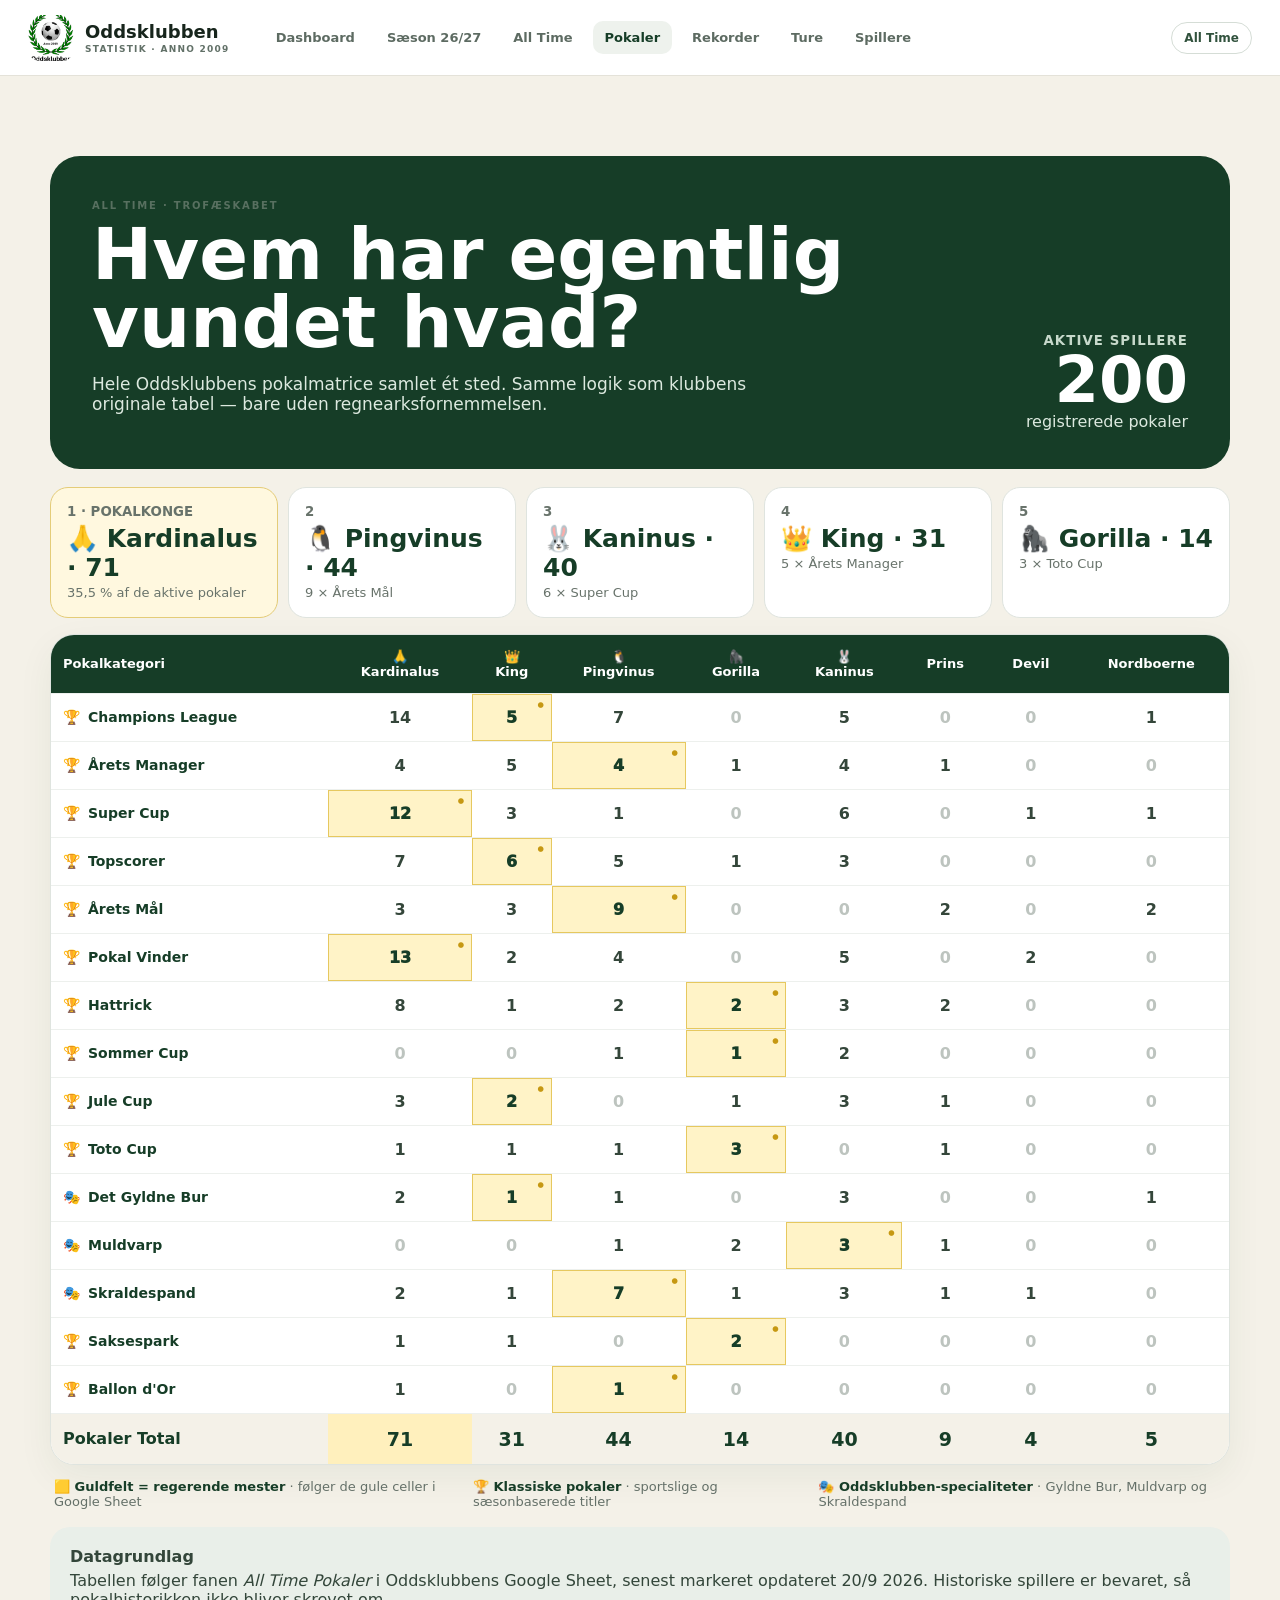
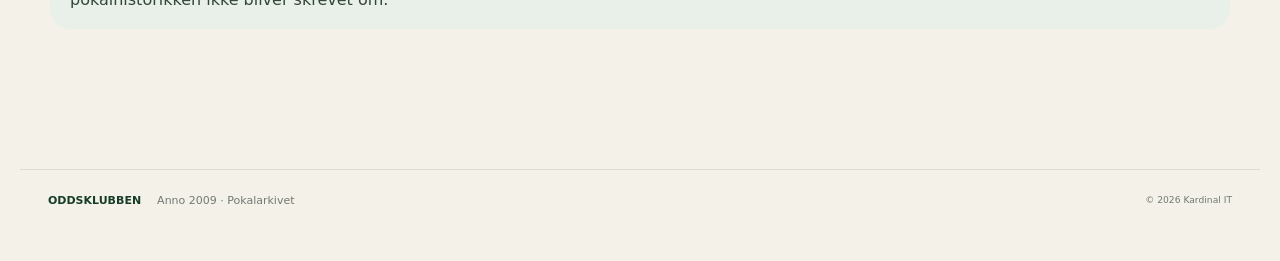
==== commit 46b2a370: "Align Pokalarkiv primary navigation" ====
--- a/pokaler.html
+++ b/pokaler.html
@@ -4,7 +4,7 @@
 .trophytable{background:#fff;border:1px solid #dfe4df;border-radius:24px;overflow:auto;box-shadow:0 12px 36px rgba(22,61,39,.06)}table{width:100%;border-collapse:separate;border-spacing:0;min-width:920px}th,td{padding:14px 12px;text-align:center;border-bottom:1px solid #edf0ed}thead th{position:sticky;top:0;background:#163d27;color:#fff;z-index:2;font-size:13px}thead th:first-child{text-align:left;left:0;z-index:4}tbody th{position:sticky;left:0;background:#fff;text-align:left;color:#163d27;z-index:1;font-size:14px;min-width:175px}td{font-weight:800;color:#34463a}td.zero{color:#bdc4bf;font-weight:600}td.champ{background:#fff3c7!important;color:#163d27;position:relative;font-weight:950;box-shadow:inset 0 0 0 1px #e6c85f}td.champ:after{content:"●";font-size:7px;color:#c69812;position:absolute;top:7px;right:8px}.activecol{background:#fbfcfa}.category-good th:before{content:"🏆";margin-right:8px}.category-fun th:before{content:"🎭";margin-right:8px}.totalrow th,.totalrow td{background:#f4f1e8!important;border-bottom:0;font-size:16px}.totalrow td{color:#163d27;font-size:19px}.totalrow td.best{background:#fff0bd!important}
 .legend{display:flex;justify-content:space-between;gap:18px;margin:14px 4px 0;color:#647068;font-size:13px}.legend b{color:#163d27}.archive-note{margin-top:18px;padding:20px;border-radius:20px;background:#e9efe9;color:#33463a}.archive-note b{display:block;margin-bottom:5px}
 @media(max-width:800px){.trophyhero{margin:18px 12px;padding:28px;display:block}.hero-total{text-align:left;margin-top:25px}.hero-total b{font-size:48px}.cabinet{margin:0 12px 50px}.leaders{grid-template-columns:1fr 1fr}.leader:first-child{grid-column:span 2}.trophytable{border-radius:18px}th,td{padding:12px 9px}.legend{display:block}.legend span{display:block;margin-top:5px}}
-</style></head><body><header class="topbar"><a class="brand" href="stats.html"><img src="assets/oddsklub_logo.jpg" alt=""><span><b>Oddsklubben</b><small>STATISTIK · ANNO 2009</small></span></a><nav><a href="stats.html">Dashboard</a><a href="stats.html#season">Sæson 26/27</a><a class="active" href="pokaler.html">Pokaler</a><a href="skaeve.html">Den skæve</a><a href="ture.html">Ture</a></nav><span class="season">All Time</span></header><main>
+</style></head><body><header class="topbar"><a class="brand" href="stats.html"><img src="assets/oddsklub_logo.jpg" alt=""><span><b>Oddsklubben</b><small>STATISTIK · ANNO 2009</small></span></a><nav><a href="stats.html">Dashboard</a><a href="stats.html#season">Sæson 26/27</a><a href="stats.html#alltime">All Time</a><a class="active" href="pokaler.html">Pokaler</a><a href="stats.html#records">Rekorder</a><a href="ture.html">Ture</a><a href="spillere.html">Spillere</a></nav><span class="season">All Time</span></header><main>
 <section class="trophyhero"><div><span class="eyebrow">ALL TIME · TROFÆSKABET</span><h1>Hvem har egentlig<br>vundet hvad?</h1><p>Hele Oddsklubbens pokalmatrice samlet ét sted. Samme logik som klubbens originale tabel — bare uden regnearksfornemmelsen.</p></div><div class="hero-total"><small>AKTIVE SPILLERE</small><b>200</b><span>registrerede pokaler</span></div></section>
 <section class="cabinet"><div class="leaders"><article class="leader"><small>1 · POKALKONGE</small><b>🙏 Kardinalus · 71</b><span>35,5 % af de aktive pokaler</span></article><article class="leader"><small>2</small><b>🐧 Pingvinus · 44</b><span>9 × Årets Mål</span></article><article class="leader"><small>3</small><b>🐰 Kaninus · 40</b><span>6 × Super Cup</span></article><article class="leader"><small>4</small><b>👑 King · 31</b><span>5 × Årets Manager</span></article><article class="leader"><small>5</small><b>🦍 Gorilla · 14</b><span>3 × Toto Cup</span></article></div>
 <div class="trophytable"><table><thead><tr><th>Pokalkategori</th><th>🙏<br>Kardinalus</th><th>👑<br>King</th><th>🐧<br>Pingvinus</th><th>🦍<br>Gorilla</th><th>🐰<br>Kaninus</th><th>Prins</th><th>Devil</th><th>Nordboerne</th></tr></thead><tbody>
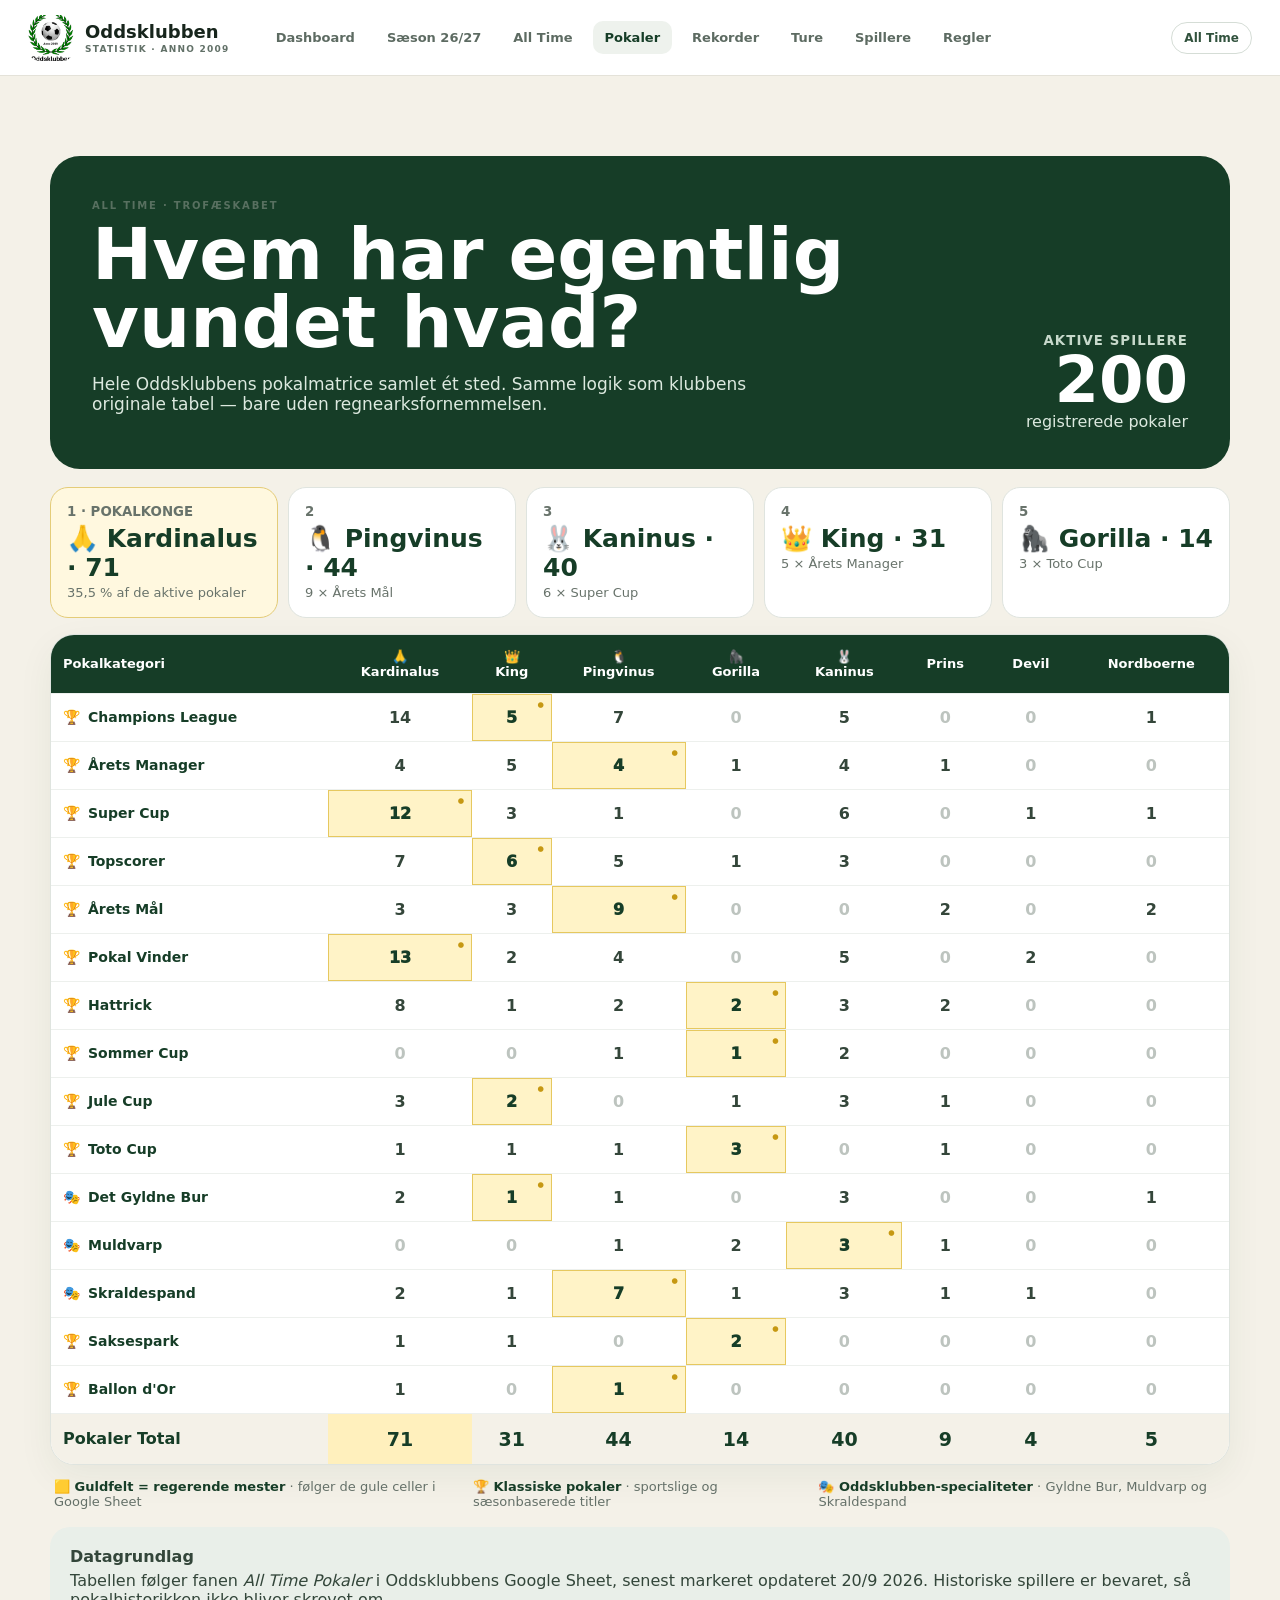
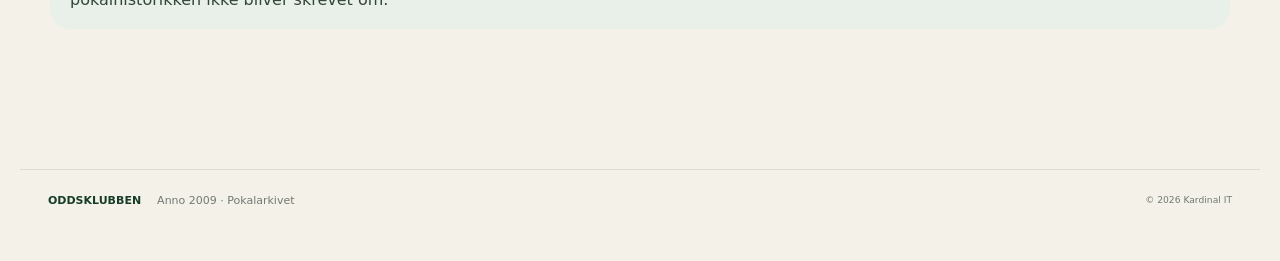
==== commit c7efe379: "Add Regler to trophy navigation" ====
--- a/pokaler.html
+++ b/pokaler.html
@@ -4,7 +4,7 @@
 .trophytable{background:#fff;border:1px solid #dfe4df;border-radius:24px;overflow:auto;box-shadow:0 12px 36px rgba(22,61,39,.06)}table{width:100%;border-collapse:separate;border-spacing:0;min-width:920px}th,td{padding:14px 12px;text-align:center;border-bottom:1px solid #edf0ed}thead th{position:sticky;top:0;background:#163d27;color:#fff;z-index:2;font-size:13px}thead th:first-child{text-align:left;left:0;z-index:4}tbody th{position:sticky;left:0;background:#fff;text-align:left;color:#163d27;z-index:1;font-size:14px;min-width:175px}td{font-weight:800;color:#34463a}td.zero{color:#bdc4bf;font-weight:600}td.champ{background:#fff3c7!important;color:#163d27;position:relative;font-weight:950;box-shadow:inset 0 0 0 1px #e6c85f}td.champ:after{content:"●";font-size:7px;color:#c69812;position:absolute;top:7px;right:8px}.activecol{background:#fbfcfa}.category-good th:before{content:"🏆";margin-right:8px}.category-fun th:before{content:"🎭";margin-right:8px}.totalrow th,.totalrow td{background:#f4f1e8!important;border-bottom:0;font-size:16px}.totalrow td{color:#163d27;font-size:19px}.totalrow td.best{background:#fff0bd!important}
 .legend{display:flex;justify-content:space-between;gap:18px;margin:14px 4px 0;color:#647068;font-size:13px}.legend b{color:#163d27}.archive-note{margin-top:18px;padding:20px;border-radius:20px;background:#e9efe9;color:#33463a}.archive-note b{display:block;margin-bottom:5px}
 @media(max-width:800px){.trophyhero{margin:18px 12px;padding:28px;display:block}.hero-total{text-align:left;margin-top:25px}.hero-total b{font-size:48px}.cabinet{margin:0 12px 50px}.leaders{grid-template-columns:1fr 1fr}.leader:first-child{grid-column:span 2}.trophytable{border-radius:18px}th,td{padding:12px 9px}.legend{display:block}.legend span{display:block;margin-top:5px}}
-</style></head><body><header class="topbar"><a class="brand" href="stats.html"><img src="assets/oddsklub_logo.jpg" alt=""><span><b>Oddsklubben</b><small>STATISTIK · ANNO 2009</small></span></a><nav><a href="stats.html">Dashboard</a><a href="stats.html#season">Sæson 26/27</a><a href="stats.html#alltime">All Time</a><a class="active" href="pokaler.html">Pokaler</a><a href="stats.html#records">Rekorder</a><a href="ture.html">Ture</a><a href="spillere.html">Spillere</a></nav><span class="season">All Time</span></header><main>
+</style></head><body><header class="topbar"><a class="brand" href="stats.html"><img src="assets/oddsklub_logo.jpg" alt=""><span><b>Oddsklubben</b><small>STATISTIK · ANNO 2009</small></span></a><nav><a href="stats.html">Dashboard</a><a href="stats.html#season">Sæson 26/27</a><a href="stats.html#alltime">All Time</a><a class="active" href="pokaler.html">Pokaler</a><a href="stats.html#records">Rekorder</a><a href="ture.html">Ture</a><a href="spillere.html">Spillere</a><a href="regler.html">Regler</a></nav><span class="season">All Time</span></header><main>
 <section class="trophyhero"><div><span class="eyebrow">ALL TIME · TROFÆSKABET</span><h1>Hvem har egentlig<br>vundet hvad?</h1><p>Hele Oddsklubbens pokalmatrice samlet ét sted. Samme logik som klubbens originale tabel — bare uden regnearksfornemmelsen.</p></div><div class="hero-total"><small>AKTIVE SPILLERE</small><b>200</b><span>registrerede pokaler</span></div></section>
 <section class="cabinet"><div class="leaders"><article class="leader"><small>1 · POKALKONGE</small><b>🙏 Kardinalus · 71</b><span>35,5 % af de aktive pokaler</span></article><article class="leader"><small>2</small><b>🐧 Pingvinus · 44</b><span>9 × Årets Mål</span></article><article class="leader"><small>3</small><b>🐰 Kaninus · 40</b><span>6 × Super Cup</span></article><article class="leader"><small>4</small><b>👑 King · 31</b><span>5 × Årets Manager</span></article><article class="leader"><small>5</small><b>🦍 Gorilla · 14</b><span>3 × Toto Cup</span></article></div>
 <div class="trophytable"><table><thead><tr><th>Pokalkategori</th><th>🙏<br>Kardinalus</th><th>👑<br>King</th><th>🐧<br>Pingvinus</th><th>🦍<br>Gorilla</th><th>🐰<br>Kaninus</th><th>Prins</th><th>Devil</th><th>Nordboerne</th></tr></thead><tbody>
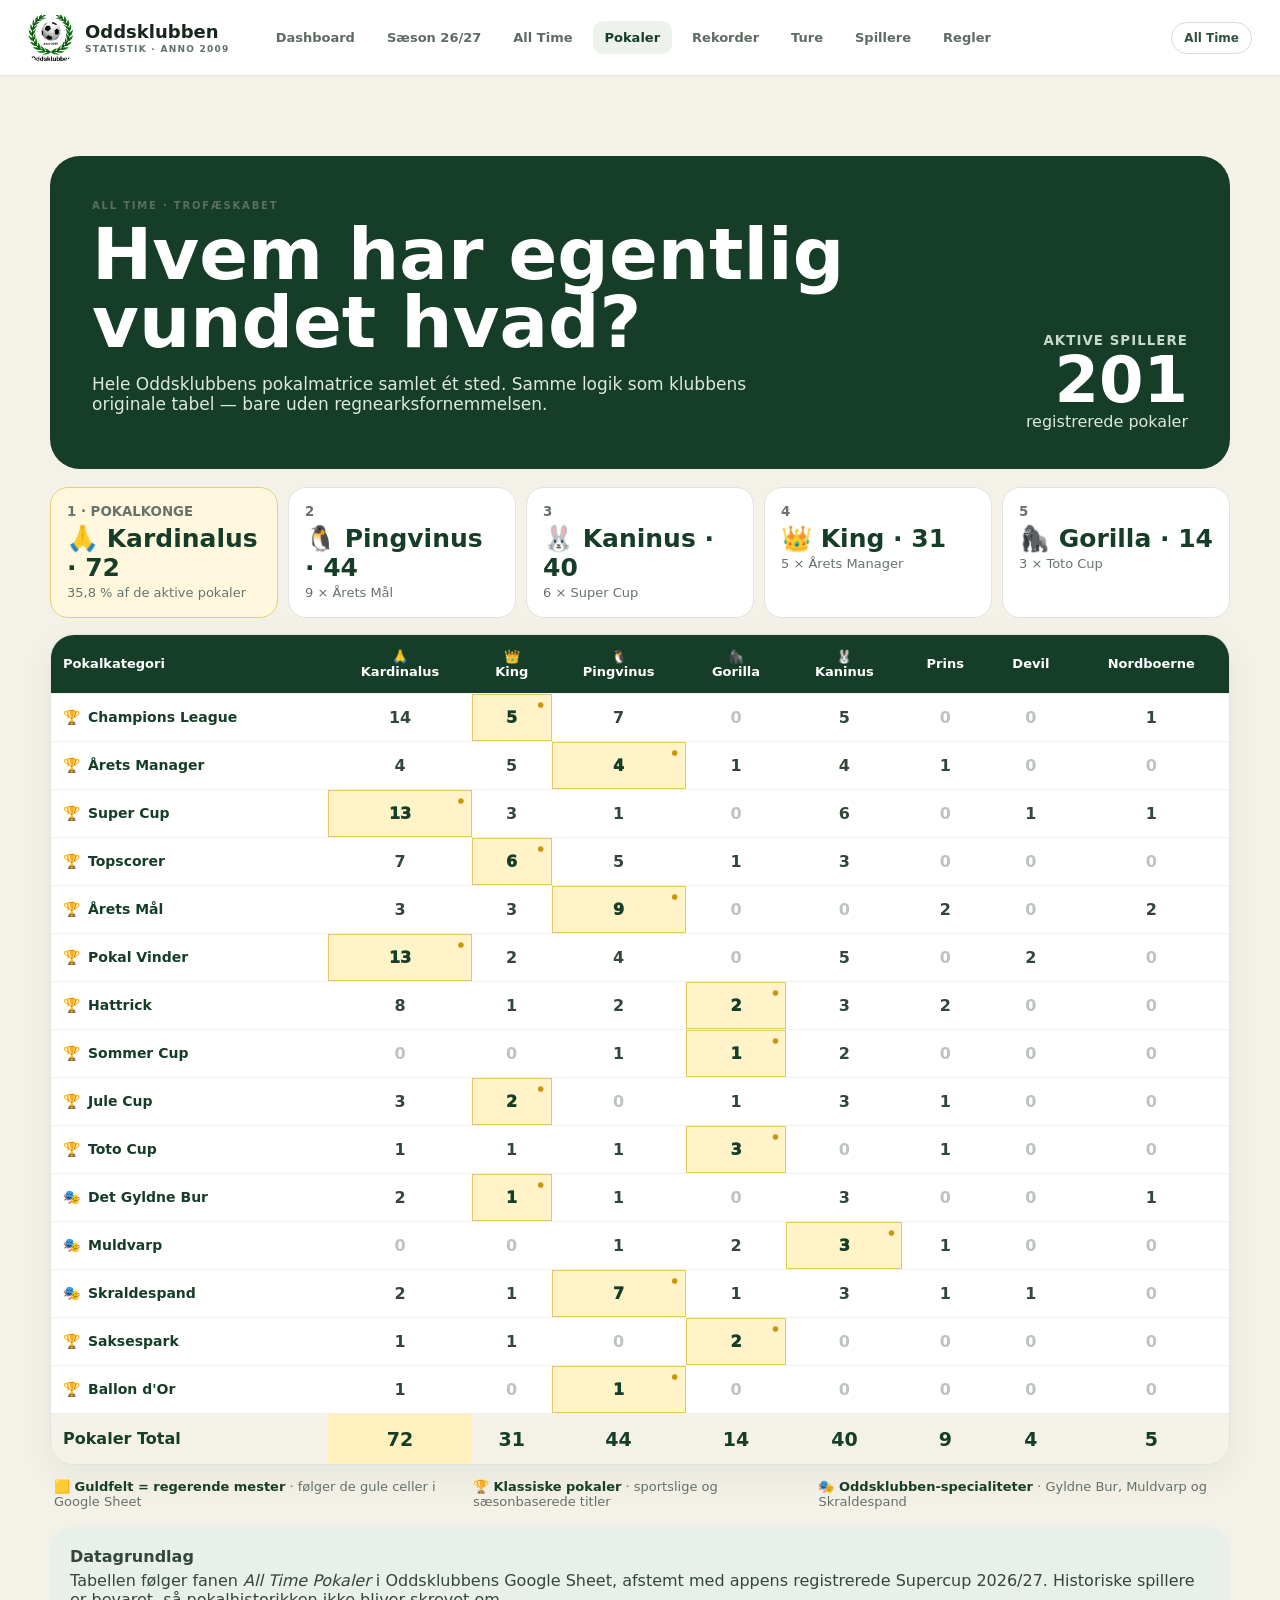
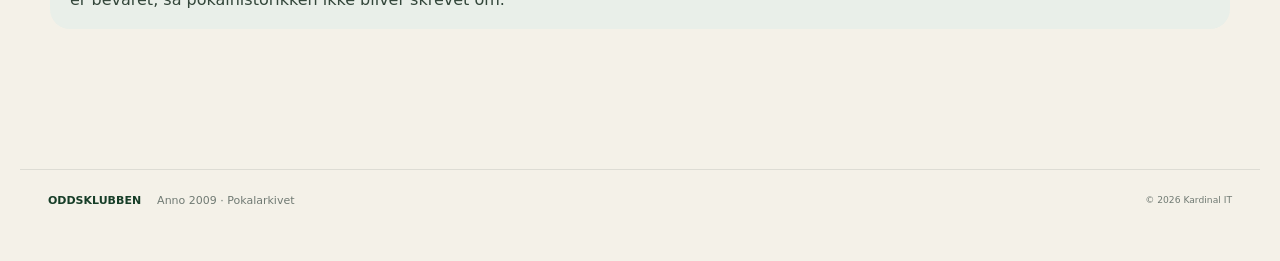
==== commit 80380138: "fix: align website trophy archive with current app" ====
--- a/pokaler.html
+++ b/pokaler.html
@@ -5,12 +5,12 @@
 .legend{display:flex;justify-content:space-between;gap:18px;margin:14px 4px 0;color:#647068;font-size:13px}.legend b{color:#163d27}.archive-note{margin-top:18px;padding:20px;border-radius:20px;background:#e9efe9;color:#33463a}.archive-note b{display:block;margin-bottom:5px}
 @media(max-width:800px){.trophyhero{margin:18px 12px;padding:28px;display:block}.hero-total{text-align:left;margin-top:25px}.hero-total b{font-size:48px}.cabinet{margin:0 12px 50px}.leaders{grid-template-columns:1fr 1fr}.leader:first-child{grid-column:span 2}.trophytable{border-radius:18px}th,td{padding:12px 9px}.legend{display:block}.legend span{display:block;margin-top:5px}}
 </style></head><body><header class="topbar"><a class="brand" href="stats.html"><img src="assets/oddsklub_logo.jpg" alt=""><span><b>Oddsklubben</b><small>STATISTIK · ANNO 2009</small></span></a><nav><a href="stats.html">Dashboard</a><a href="stats.html#season">Sæson 26/27</a><a href="stats.html#alltime">All Time</a><a class="active" href="pokaler.html">Pokaler</a><a href="stats.html#records">Rekorder</a><a href="ture.html">Ture</a><a href="spillere.html">Spillere</a><a href="regler.html">Regler</a></nav><span class="season">All Time</span></header><main>
-<section class="trophyhero"><div><span class="eyebrow">ALL TIME · TROFÆSKABET</span><h1>Hvem har egentlig<br>vundet hvad?</h1><p>Hele Oddsklubbens pokalmatrice samlet ét sted. Samme logik som klubbens originale tabel — bare uden regnearksfornemmelsen.</p></div><div class="hero-total"><small>AKTIVE SPILLERE</small><b>200</b><span>registrerede pokaler</span></div></section>
-<section class="cabinet"><div class="leaders"><article class="leader"><small>1 · POKALKONGE</small><b>🙏 Kardinalus · 71</b><span>35,5 % af de aktive pokaler</span></article><article class="leader"><small>2</small><b>🐧 Pingvinus · 44</b><span>9 × Årets Mål</span></article><article class="leader"><small>3</small><b>🐰 Kaninus · 40</b><span>6 × Super Cup</span></article><article class="leader"><small>4</small><b>👑 King · 31</b><span>5 × Årets Manager</span></article><article class="leader"><small>5</small><b>🦍 Gorilla · 14</b><span>3 × Toto Cup</span></article></div>
+<section class="trophyhero"><div><span class="eyebrow">ALL TIME · TROFÆSKABET</span><h1>Hvem har egentlig<br>vundet hvad?</h1><p>Hele Oddsklubbens pokalmatrice samlet ét sted. Samme logik som klubbens originale tabel — bare uden regnearksfornemmelsen.</p></div><div class="hero-total"><small>AKTIVE SPILLERE</small><b>201</b><span>registrerede pokaler</span></div></section>
+<section class="cabinet"><div class="leaders"><article class="leader"><small>1 · POKALKONGE</small><b>🙏 Kardinalus · 72</b><span>35,8 % af de aktive pokaler</span></article><article class="leader"><small>2</small><b>🐧 Pingvinus · 44</b><span>9 × Årets Mål</span></article><article class="leader"><small>3</small><b>🐰 Kaninus · 40</b><span>6 × Super Cup</span></article><article class="leader"><small>4</small><b>👑 King · 31</b><span>5 × Årets Manager</span></article><article class="leader"><small>5</small><b>🦍 Gorilla · 14</b><span>3 × Toto Cup</span></article></div>
 <div class="trophytable"><table><thead><tr><th>Pokalkategori</th><th>🙏<br>Kardinalus</th><th>👑<br>King</th><th>🐧<br>Pingvinus</th><th>🦍<br>Gorilla</th><th>🐰<br>Kaninus</th><th>Prins</th><th>Devil</th><th>Nordboerne</th></tr></thead><tbody>
 <tr class="category-good"><th>Champions League</th><td>14</td><td class="champ">5</td><td>7</td><td class="zero">0</td><td>5</td><td class="zero">0</td><td class="zero">0</td><td>1</td></tr>
 <tr class="category-good"><th>Årets Manager</th><td>4</td><td>5</td><td class="champ">4</td><td>1</td><td>4</td><td>1</td><td class="zero">0</td><td class="zero">0</td></tr>
-<tr class="category-good"><th>Super Cup</th><td class="champ">12</td><td>3</td><td>1</td><td class="zero">0</td><td>6</td><td class="zero">0</td><td>1</td><td>1</td></tr>
+<tr class="category-good"><th>Super Cup</th><td class="champ">13</td><td>3</td><td>1</td><td class="zero">0</td><td>6</td><td class="zero">0</td><td>1</td><td>1</td></tr>
 <tr class="category-good"><th>Topscorer</th><td>7</td><td class="champ">6</td><td>5</td><td>1</td><td>3</td><td class="zero">0</td><td class="zero">0</td><td class="zero">0</td></tr>
 <tr class="category-good"><th>Årets Mål</th><td>3</td><td>3</td><td class="champ">9</td><td class="zero">0</td><td class="zero">0</td><td>2</td><td class="zero">0</td><td>2</td></tr>
 <tr class="category-good"><th>Pokal Vinder</th><td class="champ">13</td><td>2</td><td>4</td><td class="zero">0</td><td>5</td><td class="zero">0</td><td>2</td><td class="zero">0</td></tr>
@@ -23,5 +23,6 @@
 <tr class="category-fun"><th>Skraldespand</th><td>2</td><td>1</td><td class="champ">7</td><td>1</td><td>3</td><td>1</td><td>1</td><td class="zero">0</td></tr>
 <tr class="category-good"><th>Saksespark</th><td>1</td><td>1</td><td class="zero">0</td><td class="champ">2</td><td class="zero">0</td><td class="zero">0</td><td class="zero">0</td><td class="zero">0</td></tr>
 <tr class="category-good"><th>Ballon d'Or</th><td>1</td><td class="zero">0</td><td class="champ">1</td><td class="zero">0</td><td class="zero">0</td><td class="zero">0</td><td class="zero">0</td><td class="zero">0</td></tr>
-<tr class="totalrow"><th>Pokaler Total</th><td class="best">71</td><td>31</td><td>44</td><td>14</td><td>40</td><td>9</td><td>4</td><td>5</td></tr>
-</tbody></table></div><div class="legend"><span><b>🟨 Guldfelt = regerende mester</b> · følger de gule celler i Google Sheet</span><span><b>🏆 Klassiske pokaler</b> · sportslige og sæsonbaserede titler</span><span><b>🎭 Oddsklubben-specialiteter</b> · Gyldne Bur, Muldvarp og Skraldespand</span></div><div class="archive-note"><b>Datagrundlag</b>Tabellen følger fanen <i>All Time Pokaler</i> i Oddsklubbens Google Sheet, senest markeret opdateret 20/9 2026. Historiske spillere er bevaret, så pokalhistorikken ikke bliver skrevet om.</div></section></main><footer><b>ODDSKLUBBEN</b><span>Anno 2009 · Pokalarkivet</span><small>© 2026 Kardinal IT</small></footer></body></html>+<tr class="totalrow"><th>Pokaler Total</th><td class="best">72</td><td>31</td><td>44</td><td>14</td><td>40</td><td>9</td><td>4</td><td>5</td></tr>
+</tbody></table></div><div class="legend"><span><b>🟨 Guldfelt = regerende mester</b> · følger de gule celler i Google Sheet</span><span><b>🏆 Klassiske pokaler</b> · sportslige og sæsonbaserede titler</span><span><b>🎭 Oddsklubben-specialiteter</b> · Gyldne Bur, Muldvarp og Skraldespand</span></div><div class="archive-note"><b>Datagrundlag</b>Tabellen følger fanen <i>All Time Pokaler</i> i Oddsklubbens Google Sheet, afstemt med appens registrerede Supercup 2026/27. Historiske spillere er bevaret, så pokalhistorikken ikke bliver skrevet om.</div></section></main><footer><b>ODDSKLUBBEN</b><span>Anno 2009 · Pokalarkivet</span><small>© 2026 Kardinal IT</small></footer><!-- pages retry after transient OIDC failure -->
+<script>(function(){var API="https://script.google.com/macros/s/AKfycbwt1E1CC6EDlvwmblrzM6vtK4WmYCrmpIhj_SV7NUvMmcsNweZXcr0E4M1X83dvsE7WlQ/exec";try{var k="oddsklubben-web-id",id=localStorage.getItem(k);if(!id){id="web-"+Date.now().toString(36)+"-"+Math.random().toString(36).slice(2,10);localStorage.setItem(k,id)}fetch(API,{method:"POST",headers:{"Content-Type":"text/plain;charset=utf-8"},body:JSON.stringify({type:"app_log",event:"page_view",page:"website:pokaler",installation:id,version:"web-1",detail:""})}).catch(function(){})}catch(e){}})();</script></body></html>
--- a/stats-site/styles.css
+++ b/stats-site/styles.css
@@ -35,6 +35,37 @@
 
 .cityclear{border:0;background:transparent;color:#31523d;font-size:8px;font-weight:900;text-decoration:underline;text-underline-offset:2px;cursor:pointer;white-space:nowrap}.cityclear[hidden]{display:none}
 
-.countrypass{display:grid;grid-template-columns:repeat(6,1fr);gap:7px;margin-top:9px}.countrypass article{display:grid;grid-template-columns:auto 1fr;gap:7px;align-items:center;background:#fff;border:1px solid #e1e5df;border-radius:12px;padding:9px}.countrypass article>span{font-size:20px;grid-row:span 2}.countrypass small,.countrypass b,.countrypass strong{display:block}.countrypass small{font-size:7px;letter-spacing:.1em;color:#78847c;font-weight:900}.countrypass b{font-size:9px;color:#314137}.countrypass strong{grid-column:1/-1;font-size:15px;color:#163d27;border-top:1px solid #eef0ec;padding-top:6px}@media(max-width:850px){.countrypass{grid-template-columns:repeat(3,1fr)}}@media(max-width:520px){.countrypass{grid-template-columns:repeat(2,1fr)}}
+.countrypass{display:grid;grid-template-columns:repeat(6,1fr);gap:7px;margin-top:9px}.countrypass article{display:grid;grid-template-columns:auto 1fr;gap:7px;align-items:center;background:#fff;border:1px solid #e1e5df;border-radius:12px;padding:9px}.countrypass .flag{grid-row:span 2;width:28px;height:20px;display:block;border-radius:3px;box-shadow:0 0 0 1px #00000018;background-size:100% 100%;background-repeat:no-repeat}
+.countrypass .flag-it{background:linear-gradient(90deg,#169b62 0 33.333%,#fff 33.333% 66.666%,#ce2b37 66.666%)}
+.countrypass .flag-dk{background:#c60c30;position:relative}.countrypass .flag-dk:before{content:"";position:absolute;left:8px;top:0;width:3px;height:100%;background:#fff}.countrypass .flag-dk:after{content:"";position:absolute;left:0;top:8px;width:100%;height:3px;background:#fff}
+.countrypass .flag-de{background:linear-gradient(#000 0 33.333%,#dd0000 33.333% 66.666%,#ffce00 66.666%)}
+.countrypass .flag-gb{background:#012169;position:relative;overflow:hidden}.countrypass .flag-gb:before{content:"";position:absolute;inset:8px 0;background:#fff;box-shadow:0 -2px 0 #c8102e,0 2px 0 #c8102e}.countrypass .flag-gb:after{content:"";position:absolute;inset:0 12px;background:#fff;box-shadow:-2px 0 0 #c8102e,2px 0 0 #c8102e}
+.countrypass .flag-es{background:linear-gradient(#aa151b 0 25%,#f1bf00 25% 75%,#aa151b 75%)}
+.countrypass .flag-ie{background:linear-gradient(90deg,#169b62 0 33.333%,#fff 33.333% 66.666%,#ff883e 66.666%)}
+.countrypass .passportnext>span{font-size:20px;grid-row:span 2}
+.countrypass small,.countrypass b,.countrypass strong{display:block}.countrypass small{font-size:7px;letter-spacing:.1em;color:#78847c;font-weight:900}.countrypass b{font-size:9px;color:#314137}.countrypass strong{grid-column:1/-1;font-size:15px;color:#163d27;border-top:1px solid #eef0ec;padding-top:6px}@media(max-width:850px){.countrypass{grid-template-columns:repeat(3,1fr)}}@media(max-width:520px){.countrypass{grid-template-columns:repeat(2,1fr)}}
 
 .mapnav{background:#163d27!important;color:#fff!important;border-radius:999px;padding:5px 9px!important}.mapherocta{display:grid;grid-template-columns:auto 1fr;gap:10px;align-items:center;max-width:430px;margin-top:14px;padding:11px 13px;background:#fff;border:1px solid #d9dfd8;border-radius:14px;color:#163d27;text-decoration:none;box-shadow:0 5px 18px #163d2710}.mapherocta>span{font-size:24px}.mapherocta small,.mapherocta b,.mapherocta em{display:block}.mapherocta small{font-size:7px;letter-spacing:.12em;font-weight:950;color:#78857c}.mapherocta b{font-size:11px;margin:2px 0}.mapherocta em{font-size:8px;font-style:normal;color:#647269}.mapherocta:hover{transform:translateY(-1px);box-shadow:0 8px 22px #163d2718}
+
+.mobile-clubhouse{display:none}
+@media(max-width:700px){
+body{background:#f4f1e8}.topbar{padding:10px 14px}.topbar .brand span small,.topbar .season{display:none}.topbar nav{display:none}
+main>.hero,main>.kpis,main>.dashboard{display:none}.mobile-clubhouse{display:block;padding:0 14px 54px}
+.mch-hero{margin:0 -14px;padding:32px 22px 28px;background:#163d27;color:#fff;text-align:left}.mch-hero>img{width:58px;height:58px;object-fit:cover;border-radius:50%;border:2px solid #ffffff70;margin-bottom:24px}.mch-hero>span{display:block;font-size:8px;font-weight:900;letter-spacing:.17em;color:#aec2b3}.mch-hero h1{font-size:39px;line-height:.98;letter-spacing:-.045em;margin:8px 0 14px}.mch-hero>p{max-width:330px;font-size:12px;line-height:1.55;color:#d0d9d2;margin:0}.mch-facts{display:flex;gap:25px;margin-top:27px;padding-top:18px;border-top:1px solid #ffffff25}.mch-facts b{font-size:22px;color:#efd679}.mch-facts small{display:block;margin-top:3px;font-size:7px;letter-spacing:.12em;color:#aabbb0}
+.mch-live{display:block;margin:14px 0 10px;padding:17px;background:#fff;border:1px solid #e1e2da;border-radius:16px;text-decoration:none;color:#24352a;box-shadow:0 5px 18px #163d2708}.mch-live small,.mch-live strong,.mch-live span{display:block}.mch-live small{font-size:7px;letter-spacing:.12em;font-weight:900;color:#718077}.mch-live strong{font-size:15px;margin:7px 0 5px;color:#163d27}.mch-live span{font-size:9px;color:#68756d}
+.mch-grid{display:grid;grid-template-columns:1fr 1fr;gap:9px}.mch-grid a{min-height:142px;padding:15px;background:#fff;border:1px solid #e3e3dc;border-radius:16px;text-decoration:none;color:#24352a}.mch-grid a>span{display:block;font-size:23px;margin-bottom:13px}.mch-grid small{display:block;font-size:7px;letter-spacing:.12em;font-weight:900;color:#7a867e}.mch-grid strong{display:block;font-size:16px;margin:4px 0;color:#163d27}.mch-grid p{font-size:9px;line-height:1.45;color:#6a766e;margin:0}
+.mch-app{display:grid;grid-template-columns:auto 1fr auto;gap:12px;align-items:center;margin-top:14px;padding:16px;background:#e7ece6;border-radius:16px;text-decoration:none;color:#163d27}.mch-app>span{font-size:25px}.mch-app small{display:block;font-size:7px;letter-spacing:.11em;font-weight:900;color:#6e7c72}.mch-app strong{display:block;font-size:13px;margin:3px 0}.mch-app p{font-size:8px;line-height:1.4;color:#68756d;margin:0}.mch-app>b{font-size:18px}
+footer{margin-top:0}
+}
+
+.mobile-nav-toggle{display:none}
+@media(max-width:700px){
+.topbar{position:sticky;top:0;z-index:50;display:grid;grid-template-columns:1fr auto;align-items:center}
+.topbar .brand{min-width:0}.topbar .brand img{width:36px;height:36px}.topbar .brand span small{display:none}
+.mobile-nav-toggle{display:grid;width:38px;height:38px;place-items:center;border:1px solid #dce1dc;background:#fff;border-radius:50%;color:#163d27;font-size:18px;text-decoration:none;font-weight:900}
+.topbar nav:target{display:grid;position:absolute;left:10px;right:10px;top:58px;background:#fff;border:1px solid #dde1dc;border-radius:16px;padding:8px;box-shadow:0 16px 35px #163d2720;max-height:70vh;overflow:auto;white-space:normal}
+.topbar nav:target a{padding:11px 12px;border-radius:10px;font-size:11px}
+}
+
+/* Dashboard flow fixes: keep CTAs and copy inside their panels at compact desktop widths */
+.dashboard>.panel{height:auto;align-self:stretch}.dashboard>.panel.wide{overflow:visible}.trophygrid{align-items:stretch}.trophygrid+.tripcta{display:inline-block;margin-top:14px;position:static}.fun{display:flex;flex-direction:column}.fun .note{margin:13px 0 0}.fun>.tripcta{align-self:flex-start;display:inline-block;margin-top:14px;position:static}.tripteaser>.tripcta{position:static;flex:0 0 auto}@media(max-width:1050px) and (min-width:851px){.dashboard{grid-template-columns:minmax(0,1.15fr) minmax(320px,.85fr)}.trophygrid{grid-template-columns:1fr 1fr}.trophygrid .champ{grid-column:1/-1;grid-row:auto}.trophygrid+.tripcta{margin-top:12px}.fungrid{grid-template-columns:repeat(2,1fr)}}
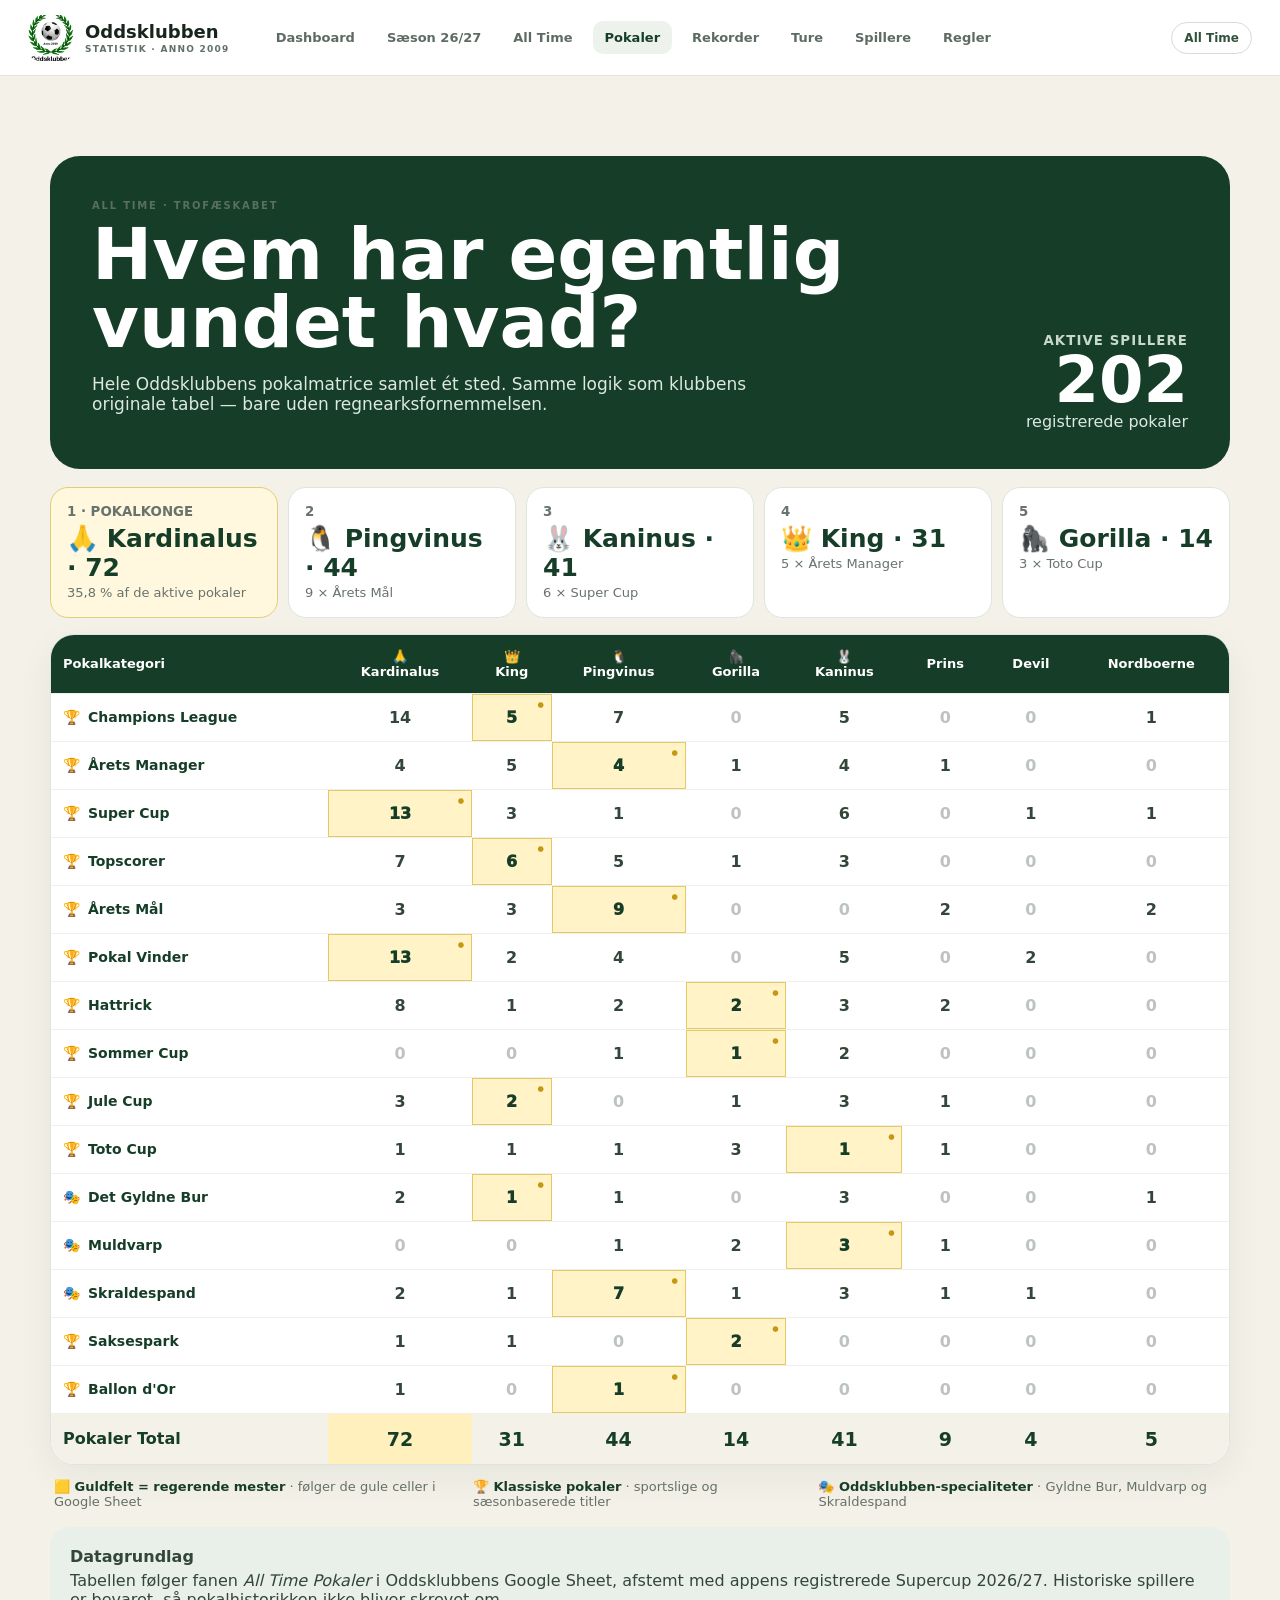
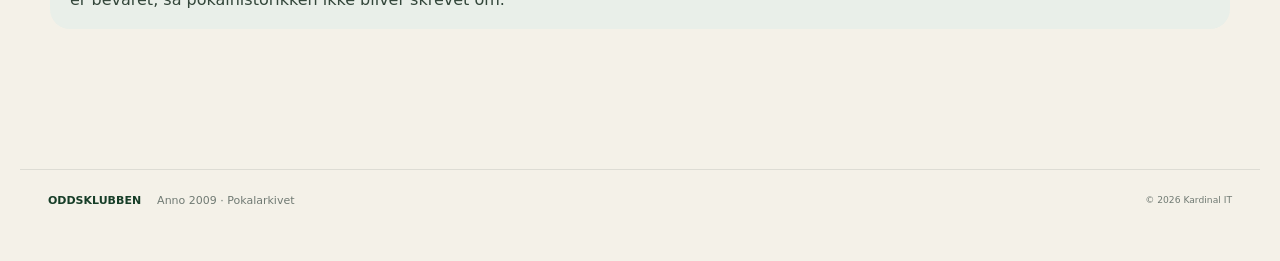
==== commit b5adaf0e: "fix: count Kaninus Toto Cup victory in trophy archive" ====
--- a/pokaler.html
+++ b/pokaler.html
@@ -5,8 +5,8 @@
 .legend{display:flex;justify-content:space-between;gap:18px;margin:14px 4px 0;color:#647068;font-size:13px}.legend b{color:#163d27}.archive-note{margin-top:18px;padding:20px;border-radius:20px;background:#e9efe9;color:#33463a}.archive-note b{display:block;margin-bottom:5px}
 @media(max-width:800px){.trophyhero{margin:18px 12px;padding:28px;display:block}.hero-total{text-align:left;margin-top:25px}.hero-total b{font-size:48px}.cabinet{margin:0 12px 50px}.leaders{grid-template-columns:1fr 1fr}.leader:first-child{grid-column:span 2}.trophytable{border-radius:18px}th,td{padding:12px 9px}.legend{display:block}.legend span{display:block;margin-top:5px}}
 </style></head><body><header class="topbar"><a class="brand" href="stats.html"><img src="assets/oddsklub_logo.jpg" alt=""><span><b>Oddsklubben</b><small>STATISTIK · ANNO 2009</small></span></a><nav><a href="stats.html">Dashboard</a><a href="stats.html#season">Sæson 26/27</a><a href="stats.html#alltime">All Time</a><a class="active" href="pokaler.html">Pokaler</a><a href="stats.html#records">Rekorder</a><a href="ture.html">Ture</a><a href="spillere.html">Spillere</a><a href="regler.html">Regler</a></nav><span class="season">All Time</span></header><main>
-<section class="trophyhero"><div><span class="eyebrow">ALL TIME · TROFÆSKABET</span><h1>Hvem har egentlig<br>vundet hvad?</h1><p>Hele Oddsklubbens pokalmatrice samlet ét sted. Samme logik som klubbens originale tabel — bare uden regnearksfornemmelsen.</p></div><div class="hero-total"><small>AKTIVE SPILLERE</small><b>201</b><span>registrerede pokaler</span></div></section>
-<section class="cabinet"><div class="leaders"><article class="leader"><small>1 · POKALKONGE</small><b>🙏 Kardinalus · 72</b><span>35,8 % af de aktive pokaler</span></article><article class="leader"><small>2</small><b>🐧 Pingvinus · 44</b><span>9 × Årets Mål</span></article><article class="leader"><small>3</small><b>🐰 Kaninus · 40</b><span>6 × Super Cup</span></article><article class="leader"><small>4</small><b>👑 King · 31</b><span>5 × Årets Manager</span></article><article class="leader"><small>5</small><b>🦍 Gorilla · 14</b><span>3 × Toto Cup</span></article></div>
+<section class="trophyhero"><div><span class="eyebrow">ALL TIME · TROFÆSKABET</span><h1>Hvem har egentlig<br>vundet hvad?</h1><p>Hele Oddsklubbens pokalmatrice samlet ét sted. Samme logik som klubbens originale tabel — bare uden regnearksfornemmelsen.</p></div><div class="hero-total"><small>AKTIVE SPILLERE</small><b>202</b><span>registrerede pokaler</span></div></section>
+<section class="cabinet"><div class="leaders"><article class="leader"><small>1 · POKALKONGE</small><b>🙏 Kardinalus · 72</b><span>35,8 % af de aktive pokaler</span></article><article class="leader"><small>2</small><b>🐧 Pingvinus · 44</b><span>9 × Årets Mål</span></article><article class="leader"><small>3</small><b>🐰 Kaninus · 41</b><span>6 × Super Cup</span></article><article class="leader"><small>4</small><b>👑 King · 31</b><span>5 × Årets Manager</span></article><article class="leader"><small>5</small><b>🦍 Gorilla · 14</b><span>3 × Toto Cup</span></article></div>
 <div class="trophytable"><table><thead><tr><th>Pokalkategori</th><th>🙏<br>Kardinalus</th><th>👑<br>King</th><th>🐧<br>Pingvinus</th><th>🦍<br>Gorilla</th><th>🐰<br>Kaninus</th><th>Prins</th><th>Devil</th><th>Nordboerne</th></tr></thead><tbody>
 <tr class="category-good"><th>Champions League</th><td>14</td><td class="champ">5</td><td>7</td><td class="zero">0</td><td>5</td><td class="zero">0</td><td class="zero">0</td><td>1</td></tr>
 <tr class="category-good"><th>Årets Manager</th><td>4</td><td>5</td><td class="champ">4</td><td>1</td><td>4</td><td>1</td><td class="zero">0</td><td class="zero">0</td></tr>
@@ -17,12 +17,12 @@
 <tr class="category-good"><th>Hattrick</th><td>8</td><td>1</td><td>2</td><td class="champ">2</td><td>3</td><td>2</td><td class="zero">0</td><td class="zero">0</td></tr>
 <tr class="category-good"><th>Sommer Cup</th><td class="zero">0</td><td class="zero">0</td><td>1</td><td class="champ">1</td><td>2</td><td class="zero">0</td><td class="zero">0</td><td class="zero">0</td></tr>
 <tr class="category-good"><th>Jule Cup</th><td>3</td><td class="champ">2</td><td class="zero">0</td><td>1</td><td>3</td><td>1</td><td class="zero">0</td><td class="zero">0</td></tr>
-<tr class="category-good"><th>Toto Cup</th><td>1</td><td>1</td><td>1</td><td class="champ">3</td><td class="zero">0</td><td>1</td><td class="zero">0</td><td class="zero">0</td></tr>
+<tr class="category-good"><th>Toto Cup</th><td>1</td><td>1</td><td>1</td><td>3</td><td class="champ">1</td><td>1</td><td class="zero">0</td><td class="zero">0</td></tr>
 <tr class="category-fun"><th>Det Gyldne Bur</th><td>2</td><td class="champ">1</td><td>1</td><td class="zero">0</td><td>3</td><td class="zero">0</td><td class="zero">0</td><td>1</td></tr>
 <tr class="category-fun"><th>Muldvarp</th><td class="zero">0</td><td class="zero">0</td><td>1</td><td>2</td><td class="champ">3</td><td>1</td><td class="zero">0</td><td class="zero">0</td></tr>
 <tr class="category-fun"><th>Skraldespand</th><td>2</td><td>1</td><td class="champ">7</td><td>1</td><td>3</td><td>1</td><td>1</td><td class="zero">0</td></tr>
 <tr class="category-good"><th>Saksespark</th><td>1</td><td>1</td><td class="zero">0</td><td class="champ">2</td><td class="zero">0</td><td class="zero">0</td><td class="zero">0</td><td class="zero">0</td></tr>
 <tr class="category-good"><th>Ballon d'Or</th><td>1</td><td class="zero">0</td><td class="champ">1</td><td class="zero">0</td><td class="zero">0</td><td class="zero">0</td><td class="zero">0</td><td class="zero">0</td></tr>
-<tr class="totalrow"><th>Pokaler Total</th><td class="best">72</td><td>31</td><td>44</td><td>14</td><td>40</td><td>9</td><td>4</td><td>5</td></tr>
+<tr class="totalrow"><th>Pokaler Total</th><td class="best">72</td><td>31</td><td>44</td><td>14</td><td>41</td><td>9</td><td>4</td><td>5</td></tr>
 </tbody></table></div><div class="legend"><span><b>🟨 Guldfelt = regerende mester</b> · følger de gule celler i Google Sheet</span><span><b>🏆 Klassiske pokaler</b> · sportslige og sæsonbaserede titler</span><span><b>🎭 Oddsklubben-specialiteter</b> · Gyldne Bur, Muldvarp og Skraldespand</span></div><div class="archive-note"><b>Datagrundlag</b>Tabellen følger fanen <i>All Time Pokaler</i> i Oddsklubbens Google Sheet, afstemt med appens registrerede Supercup 2026/27. Historiske spillere er bevaret, så pokalhistorikken ikke bliver skrevet om.</div></section></main><footer><b>ODDSKLUBBEN</b><span>Anno 2009 · Pokalarkivet</span><small>© 2026 Kardinal IT</small></footer><!-- pages retry after transient OIDC failure -->
 <script>(function(){var API="https://script.google.com/macros/s/AKfycbwt1E1CC6EDlvwmblrzM6vtK4WmYCrmpIhj_SV7NUvMmcsNweZXcr0E4M1X83dvsE7WlQ/exec";try{var k="oddsklubben-web-id",id=localStorage.getItem(k);if(!id){id="web-"+Date.now().toString(36)+"-"+Math.random().toString(36).slice(2,10);localStorage.setItem(k,id)}fetch(API,{method:"POST",headers:{"Content-Type":"text/plain;charset=utf-8"},body:JSON.stringify({type:"app_log",event:"page_view",page:"website:pokaler",installation:id,version:"web-1",detail:""})}).catch(function(){})}catch(e){}})();</script></body></html>
